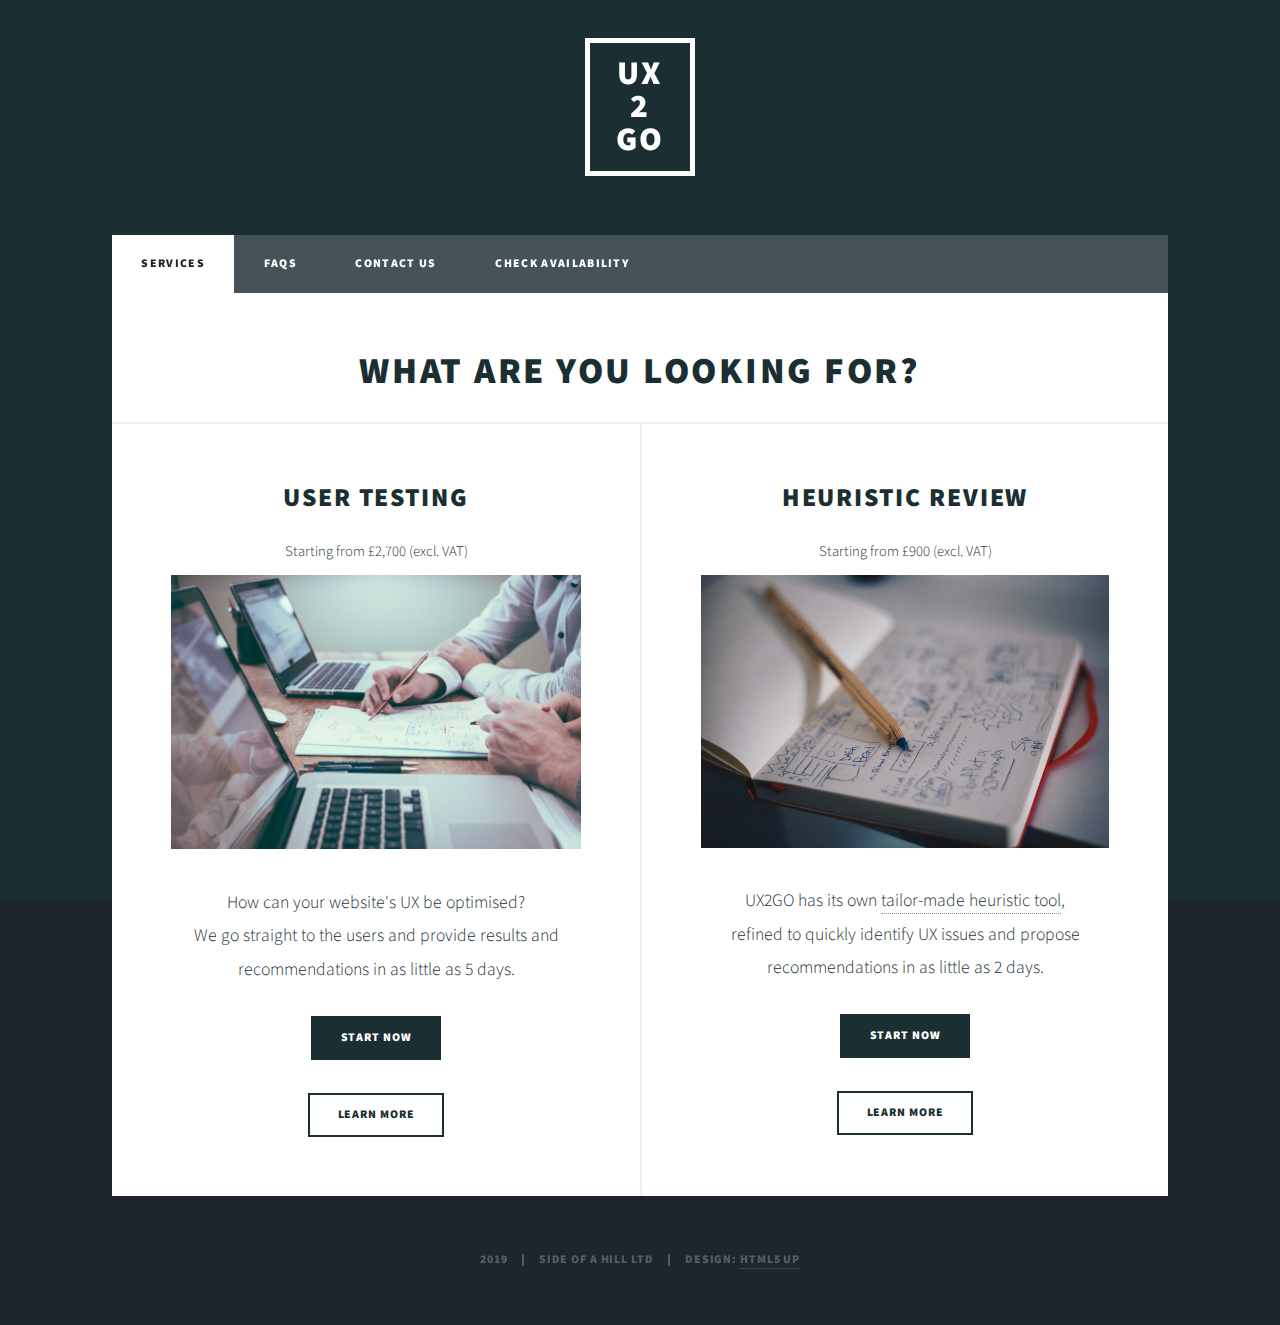
==== index.html @ 2e4c1066 "Update index.html" ====
<html><head>

<!-- Global site tag (gtag.js) - Google Analytics -->
<script async src="https://www.googletagmanager.com/gtag/js?id=UA-146531003-1"></script>
<script>
  window.dataLayer = window.dataLayer || [];
  function gtag(){dataLayer.push(arguments);}
  gtag('js', new Date());

  gtag('config', 'UA-146531003-1');
</script>



		<title>UX2GO | Made-to-order UX Research</title><link rel="icon" href="images/ux-2-go.jpg">
		<meta charset="utf-8">
		<meta name="viewport" content="width=device-width, initial-scale=1, user-scalable=no">
		<link rel="stylesheet" href="assets/css/main.css">
		<noscript><link rel="stylesheet" href="assets/css/noscript.css" /></noscript>
	</head>
	<body class="">

		<!-- Wrapper -->
			<div id="wrapper" class="fade-in">

				<!-- Intro -->
					

				<!-- Header -->
					<header id="header">
						<a href="index.html" class="logo">UX<br>2<br>GO</a>
					</header>



				<!-- Nav -->
					<nav id="nav">
						
						
					<ul class="links">
							<li class="active"><a href="index.html">Services</a></li>
							<li><a href="FAQs.html">FAQs</a></li>
							<li><a href="contact-us.html">Contact us</a></li>
<li><a href="calendar.html">Check availability</a></li>
						</ul></nav>

				<!-- Main -->

	
					<div id="main">

						
						<!-- Posts -->
<h1><center>What are you looking for?</center></h1>
							<section class="posts">

								<article>
									<header>
										
										<h2><a href="User-testing.html">User testing
										</a></h2>
<span class="date">Starting from £2,700 (excl. VAT)</span>
									</header>
									<a href="User-testing.html" class="image fit"><img src="images/ux-evaluations.jpeg" alt=""></a>
									<p><center>How can your website's UX be optimised? <br>We go straight to the users and provide results and<br> recommendations in as little as 5 days.</center></p>
									<ul class="actions special">
										<p><center><a href="calendar.html" class="button primary">Start now</a><br><br><a href="User-testing.html" class="button">Learn more</a></center></p>
									</ul>
								</article>
								<article>
									<header>
										
										<h2><a href="heuristic-review.html">Heuristic review
										</a></h2>
									<span class="date">Starting from £900 (excl. VAT)</span></header>
									<a href="heuristic-review.html" class="image fit"><img src="images/hr.jpeg" alt=""></a>
									<p><center>UX2GO has its own <a href="heuristic-review-tool.html">tailor-made heuristic tool</a>, <br>refined to quickly identify UX issues and propose recommendations in as little as 2 days.</center></p>
									<ul class="actions special">
										<p><center><a href="calendar.html" class="button primary">Start now</a><br><br><a href="heuristic-review.html" class="button">Learn more</a></center></p>
									</ul>
								</article>
								
							</section>

						<!-- Footer -->
							

					</div>

				<!-- Footer -->
					<footer id="footer">
						
					</footer>

				<!-- Copyright -->
					<div id="copyright">
						<ul><li>2019</li><li>Side of a Hill Ltd</li><li>Design: <a href="https://html5up.net">HTML5 UP</a></li></ul>
					</div>

			</div>

		<!-- Scripts -->
			<script src="assets/js/jquery.min.js"></script>
			<script src="assets/js/jquery.scrollex.min.js"></script>
			<script src="assets/js/jquery.scrolly.min.js"></script>
			<script src="assets/js/browser.min.js"></script>
			<script src="assets/js/breakpoints.min.js"></script>
			<script src="assets/js/util.js"></script>
			<script src="assets/js/main.js"></script>

	</body>
</html>
---- assets/css/main.css ----
@import url(fontawesome-all.min.css);
@import url('https://fonts.googleapis.com/css?family=Source+Sans+Pro:300,400,400i,700,700i&display=swap');

/*
	Massively by HTML5 UP
	html5up.net | @ajlkn
	Free for personal and commercial use under the CCA 3.0 license (html5up.net/license)
*/

html, body, div, span, applet, object,
iframe, h1, h2, h3, h4, h5, h6, p, blockquote,
pre, a, abbr, acronym, address, big, cite,
code, del, dfn, em, img, ins, kbd, q, s, samp,
small, strike, strong, sub, sup, tt, var, b,
u, i, center, dl, dt, dd, ol, ul, li, fieldset,
form, label, legend, table, caption, tbody,
tfoot, thead, tr, th, td, article, aside,
canvas, details, embed, figure, figcaption,
footer, header, hgroup, menu, nav, output, ruby,
section, summary, time, mark, audio, video {
	margin: 0;
	padding: 0;
	border: 0;
	font-size: 100%;
	font: inherit;
	vertical-align: baseline;}

article, aside, details, figcaption, figure,
footer, header, hgroup, menu, nav, section {
	display: block;}

body {
	line-height: 1;
}

ol, ul {
	list-style: none;
}

blockquote, q {
	quotes: none;
}

	blockquote:before, blockquote:after, q:before, q:after {
		content: '';
		content: none;
	}

table {
	border-collapse: collapse;
	border-spacing: 0;
}

body {
	-webkit-text-size-adjust: none;
}

mark {
	background-color: transparent;
	color: inherit;
}

input::-moz-focus-inner {
	border: 0;
	padding: 0;
}

input, select, textarea {
	-moz-appearance: none;
	-webkit-appearance: none;
	-ms-appearance: none;
	appearance: none;
}

/* Basic */

	@-ms-viewport {
		width: device-width;
	}

	body {
		-ms-overflow-style: scrollbar;
	}

	@media screen and (max-width: 480px) {

		html, body {
			min-width: 320px;
		}

	}

	html {
		box-sizing: border-box;
	}

	*, *:before, *:after {
		box-sizing: inherit;
	}

	body {
		background-color: #1e252d;
	}

		body.is-preload *, body.is-preload *:before, body.is-preload *:after {
			-moz-animation: none !important;
			-webkit-animation: none !important;
			-ms-animation: none !important;
			animation: none !important;
			-moz-transition: none !important;
			-webkit-transition: none !important;
			-ms-transition: none !important;
			transition: none !important;
		}

/* Type */

	html {
		font-size: 16pt;
	}

		@media screen and (max-width: 1680px) {

			html {
				font-size: 12pt;
			}

		}

		@media screen and (max-width: 1280px) {

			html {
				font-size: 11pt;
			}

		}

		@media screen and (max-width: 360px) {

			html {
				font-size: 10pt;
			}

		}

	body {
		color: #1B2F33;
	}

	body, input, select, textarea {
		font-family: "Source Sans Pro", Tahoma, sans-serif;
		font-weight: 300;
		font-size: 1.2rem;
		line-height: 1.9;
	}

	a {
		-moz-transition: color 0.2s ease-in-out, background-color 0.2s ease-in-out, border-color 0.2s ease-in-out, box-shadow 0.2s ease-in-out;
		-webkit-transition: color 0.2s ease-in-out, background-color 0.2s ease-in-out, border-color 0.2s ease-in-out, box-shadow 0.2s ease-in-out;
		-ms-transition: color 0.2s ease-in-out, background-color 0.2s ease-in-out, border-color 0.2s ease-in-out, box-shadow 0.2s ease-in-out;
		transition: color 0.2s ease-in-out, background-color 0.2s ease-in-out, border-color 0.2s ease-in-out, box-shadow 0.2s ease-in-out;
		border-bottom: dotted 1px;
		text-decoration: none;
	}

		a:hover {
			border-bottom-color: transparent;
		}

	strong, b {
		font-weight: 600;
	}

	em, i {
		font-style: italic;
	}

	p {
		text-align: justify;
		margin: 0 0 2rem 0;
	}

	h1, h2, h3, h4, h5, h6 {
		font-family: "Source Sans Pro", Helvetica, sans-serif;
		font-weight: 900;
		line-height: 1.5;
		letter-spacing: 0.075em;
		text-transform: uppercase;
		margin: 0 0 1rem 0;
	}

		h1 a, h2 a, h3 a, h4 a, h5 a, h6 a {
			border-bottom: 0;
			color: inherit;
			text-decoration: none;
		}

	h1 {
		font-size: 2.5rem;
		line-height: 1.1;
		margin: 0 0 2rem 0;
	}

	h2 {
		font-size: 1.75rem;
		line-height: 1.3;
		margin: 0 0 1.5rem 0;
	}

	h3 {
		font-size: 1.25rem;
		margin: 0 0 1.5rem 0;
	}

	h4 {
		font-size: 1rem;
	}

	h5 {
		font-size: 0.9rem;
	}

	h6 {
		font-size: 0.8rem;
	}

	sub {
		font-size: 0.8rem;
		position: relative;
		top: 0.5rem;
	}

	sup {
		font-size: 0.8rem;
		position: relative;
		top: -0.5rem;
	}

	blockquote {
		border-left: solid 4px;
		font-style: italic;
		margin: 0 0 2rem 0;
		padding: 0.5rem 0 0.5rem 2rem;
	}

	code {
		border: solid 2px;
		font-family: "Courier New", monospace;
		font-size: 0.9rem;
		margin: 0 0.25rem;
		padding: 0.25rem 0.65rem;
	}

	pre {
		-webkit-overflow-scrolling: touch;
		font-family: "Courier New", monospace;
		font-size: 0.9rem;
		margin: 0 0 2rem 0;
	}

		pre code {
			display: block;
			line-height: 1.75;
			padding: 1rem 1.5rem;
			overflow-x: auto;
		}

	hr {
		border: 0;
		border-bottom: solid 2px;
		margin: 3rem 0;
	}

		hr.major {
			margin: 5rem 0;
		}

	.align-left {
		text-align: left;
	}

	.align-center {
		text-align: center;
	}

	.align-right {
		text-align: right;
	}

	input, select, textarea {
		color: #1B2F33;
	}

	a {
		color: #1B2F33;
		border-bottom-color: rgba(33, 41, 49, 0.5);
	}

		a:hover {
			border-bottom-color: transparent;
			color: #407682 !important;
		}

	strong, b {
		color: #1B2F33;
	}

	h1, h2, h3, h4, h5, h6 {
		color: #1B2F33;
	}

	blockquote {
		border-left-color: #eeeeee;
	}

	code {
		background: rgba(220, 220, 220, 0.25);
		border-color: #eeeeee;
	}

	hr {
		border-bottom-color: #eeeeee;
	}

/* Row */

	.row {
		display: flex;
		flex-wrap: wrap;
		box-sizing: border-box;
		align-items: stretch;
	}

		.row > * {
			box-sizing: border-box;
		}

		.row.gtr-uniform > * > :last-child {
			margin-bottom: 0;
		}

		.row.aln-left {
			justify-content: flex-start;
		}

		.row.aln-center {
			justify-content: center;
		}

		.row.aln-right {
			justify-content: flex-end;
		}

		.row.aln-top {
			align-items: flex-start;
		}

		.row.aln-middle {
			align-items: center;
		}

		.row.aln-bottom {
			align-items: flex-end;
		}

		.row > .imp {
			order: -1;
		}

		.row > .col-1 {
			width: 8.33333%;
		}

		.row > .off-1 {
			margin-left: 8.33333%;
		}

		.row > .col-2 {
			width: 16.66667%;
		}

		.row > .off-2 {
			margin-left: 16.66667%;
		}

		.row > .col-3 {
			width: 25%;
		}

		.row > .off-3 {
			margin-left: 25%;
		}

		.row > .col-4 {
			width: 33.33333%;
		}

		.row > .off-4 {
			margin-left: 33.33333%;
		}

		.row > .col-5 {
			width: 41.66667%;
		}

		.row > .off-5 {
			margin-left: 41.66667%;
		}

		.row > .col-6 {
			width: 50%;
		}

		.row > .off-6 {
			margin-left: 50%;
		}

		.row > .col-7 {
			width: 58.33333%;
		}

		.row > .off-7 {
			margin-left: 58.33333%;
		}

		.row > .col-8 {
			width: 66.66667%;
		}

		.row > .off-8 {
			margin-left: 66.66667%;
		}

		.row > .col-9 {
			width: 75%;
		}

		.row > .off-9 {
			margin-left: 75%;
		}

		.row > .col-10 {
			width: 83.33333%;
		}

		.row > .off-10 {
			margin-left: 83.33333%;
		}

		.row > .col-11 {
			width: 91.66667%;
		}

		.row > .off-11 {
			margin-left: 91.66667%;
		}

		.row > .col-12 {
			width: 100%;
		}

		.row > .off-12 {
			margin-left: 100%;
		}

		.row.gtr-0 {
			margin-top: 0;
			margin-left: 0rem;
		}

			.row.gtr-0 > * {
				padding: 0 0 0 0rem;
			}

			.row.gtr-0.gtr-uniform {
				margin-top: 0rem;
			}

				.row.gtr-0.gtr-uniform > * {
					padding-top: 0rem;
				}

		.row.gtr-25 {
			margin-top: 0;
			margin-left: -0.375rem;
		}

			.row.gtr-25 > * {
				padding: 0 0 0 0.375rem;
			}

			.row.gtr-25.gtr-uniform {
				margin-top: -0.375rem;
			}

				.row.gtr-25.gtr-uniform > * {
					padding-top: 0.375rem;
				}

		.row.gtr-50 {
			margin-top: 0;
			margin-left: -0.75rem;
		}

			.row.gtr-50 > * {
				padding: 0 0 0 0.75rem;
			}

			.row.gtr-50.gtr-uniform {
				margin-top: -0.75rem;
			}

				.row.gtr-50.gtr-uniform > * {
					padding-top: 0.75rem;
				}

		.row {
			margin-top: 0;
			margin-left: -1.5rem;
		}

			.row > * {
				padding: 0 0 0 1.5rem;
			}

			.row.gtr-uniform {
				margin-top: -1.5rem;
			}

				.row.gtr-uniform > * {
					padding-top: 1.5rem;
				}

		.row.gtr-150 {
			margin-top: 0;
			margin-left: -2.25rem;
		}

			.row.gtr-150 > * {
				padding: 0 0 0 2.25rem;
			}

			.row.gtr-150.gtr-uniform {
				margin-top: -2.25rem;
			}

				.row.gtr-150.gtr-uniform > * {
					padding-top: 2.25rem;
				}

		.row.gtr-200 {
			margin-top: 0;
			margin-left: -3rem;
		}

			.row.gtr-200 > * {
				padding: 0 0 0 3rem;
			}

			.row.gtr-200.gtr-uniform {
				margin-top: -3rem;
			}

				.row.gtr-200.gtr-uniform > * {
					padding-top: 3rem;
				}

		@media screen and (max-width: 1680px) {

			.row {
				display: flex;
				flex-wrap: wrap;
				box-sizing: border-box;
				align-items: stretch;
			}

				.row > * {
					box-sizing: border-box;
				}

				.row.gtr-uniform > * > :last-child {
					margin-bottom: 0;
				}

				.row.aln-left {
					justify-content: flex-start;
				}

				.row.aln-center {
					justify-content: center;
				}

				.row.aln-right {
					justify-content: flex-end;
				}

				.row.aln-top {
					align-items: flex-start;
				}

				.row.aln-middle {
					align-items: center;
				}

				.row.aln-bottom {
					align-items: flex-end;
				}

				.row > .imp-xlarge {
					order: -1;
				}

				.row > .col-1-xlarge {
					width: 8.33333%;
				}

				.row > .off-1-xlarge {
					margin-left: 8.33333%;
				}

				.row > .col-2-xlarge {
					width: 16.66667%;
				}

				.row > .off-2-xlarge {
					margin-left: 16.66667%;
				}

				.row > .col-3-xlarge {
					width: 25%;
				}

				.row > .off-3-xlarge {
					margin-left: 25%;
				}

				.row > .col-4-xlarge {
					width: 33.33333%;
				}

				.row > .off-4-xlarge {
					margin-left: 33.33333%;
				}

				.row > .col-5-xlarge {
					width: 41.66667%;
				}

				.row > .off-5-xlarge {
					margin-left: 41.66667%;
				}

				.row > .col-6-xlarge {
					width: 50%;
				}

				.row > .off-6-xlarge {
					margin-left: 50%;
				}

				.row > .col-7-xlarge {
					width: 58.33333%;
				}

				.row > .off-7-xlarge {
					margin-left: 58.33333%;
				}

				.row > .col-8-xlarge {
					width: 66.66667%;
				}

				.row > .off-8-xlarge {
					margin-left: 66.66667%;
				}

				.row > .col-9-xlarge {
					width: 75%;
				}

				.row > .off-9-xlarge {
					margin-left: 75%;
				}

				.row > .col-10-xlarge {
					width: 83.33333%;
				}

				.row > .off-10-xlarge {
					margin-left: 83.33333%;
				}

				.row > .col-11-xlarge {
					width: 91.66667%;
				}

				.row > .off-11-xlarge {
					margin-left: 91.66667%;
				}

				.row > .col-12-xlarge {
					width: 100%;
				}

				.row > .off-12-xlarge {
					margin-left: 100%;
				}

				.row.gtr-0 {
					margin-top: 0;
					margin-left: 0rem;
				}

					.row.gtr-0 > * {
						padding: 0 0 0 0rem;
					}

					.row.gtr-0.gtr-uniform {
						margin-top: 0rem;
					}

						.row.gtr-0.gtr-uniform > * {
							padding-top: 0rem;
						}

				.row.gtr-25 {
					margin-top: 0;
					margin-left: -0.375rem;
				}

					.row.gtr-25 > * {
						padding: 0 0 0 0.375rem;
					}

					.row.gtr-25.gtr-uniform {
						margin-top: -0.375rem;
					}

						.row.gtr-25.gtr-uniform > * {
							padding-top: 0.375rem;
						}

				.row.gtr-50 {
					margin-top: 0;
					margin-left: -0.75rem;
				}

					.row.gtr-50 > * {
						padding: 0 0 0 0.75rem;
					}

					.row.gtr-50.gtr-uniform {
						margin-top: -0.75rem;
					}

						.row.gtr-50.gtr-uniform > * {
							padding-top: 0.75rem;
						}

				.row {
					margin-top: 0;
					margin-left: -1.5rem;
				}

					.row > * {
						padding: 0 0 0 1.5rem;
					}

					.row.gtr-uniform {
						margin-top: -1.5rem;
					}

						.row.gtr-uniform > * {
							padding-top: 1.5rem;
						}

				.row.gtr-150 {
					margin-top: 0;
					margin-left: -2.25rem;
				}

					.row.gtr-150 > * {
						padding: 0 0 0 2.25rem;
					}

					.row.gtr-150.gtr-uniform {
						margin-top: -2.25rem;
					}

						.row.gtr-150.gtr-uniform > * {
							padding-top: 2.25rem;
						}

				.row.gtr-200 {
					margin-top: 0;
					margin-left: -3rem;
				}

					.row.gtr-200 > * {
						padding: 0 0 0 3rem;
					}

					.row.gtr-200.gtr-uniform {
						margin-top: -3rem;
					}

						.row.gtr-200.gtr-uniform > * {
							padding-top: 3rem;
						}

		}

		@media screen and (max-width: 1280px) {

			.row {
				display: flex;
				flex-wrap: wrap;
				box-sizing: border-box;
				align-items: stretch;
			}

				.row > * {
					box-sizing: border-box;
				}

				.row.gtr-uniform > * > :last-child {
					margin-bottom: 0;
				}

				.row.aln-left {
					justify-content: flex-start;
				}

				.row.aln-center {
					justify-content: center;
				}

				.row.aln-right {
					justify-content: flex-end;
				}

				.row.aln-top {
					align-items: flex-start;
				}

				.row.aln-middle {
					align-items: center;
				}

				.row.aln-bottom {
					align-items: flex-end;
				}

				.row > .imp-large {
					order: -1;
				}

				.row > .col-1-large {
					width: 8.33333%;
				}

				.row > .off-1-large {
					margin-left: 8.33333%;
				}

				.row > .col-2-large {
					width: 16.66667%;
				}

				.row > .off-2-large {
					margin-left: 16.66667%;
				}

				.row > .col-3-large {
					width: 25%;
				}

				.row > .off-3-large {
					margin-left: 25%;
				}

				.row > .col-4-large {
					width: 33.33333%;
				}

				.row > .off-4-large {
					margin-left: 33.33333%;
				}

				.row > .col-5-large {
					width: 41.66667%;
				}

				.row > .off-5-large {
					margin-left: 41.66667%;
				}

				.row > .col-6-large {
					width: 50%;
				}

				.row > .off-6-large {
					margin-left: 50%;
				}

				.row > .col-7-large {
					width: 58.33333%;
				}

				.row > .off-7-large {
					margin-left: 58.33333%;
				}

				.row > .col-8-large {
					width: 66.66667%;
				}

				.row > .off-8-large {
					margin-left: 66.66667%;
				}

				.row > .col-9-large {
					width: 75%;
				}

				.row > .off-9-large {
					margin-left: 75%;
				}

				.row > .col-10-large {
					width: 83.33333%;
				}

				.row > .off-10-large {
					margin-left: 83.33333%;
				}

				.row > .col-11-large {
					width: 91.66667%;
				}

				.row > .off-11-large {
					margin-left: 91.66667%;
				}

				.row > .col-12-large {
					width: 100%;
				}

				.row > .off-12-large {
					margin-left: 100%;
				}

				.row.gtr-0 {
					margin-top: 0;
					margin-left: 0rem;
				}

					.row.gtr-0 > * {
						padding: 0 0 0 0rem;
					}

					.row.gtr-0.gtr-uniform {
						margin-top: 0rem;
					}

						.row.gtr-0.gtr-uniform > * {
							padding-top: 0rem;
						}

				.row.gtr-25 {
					margin-top: 0;
					margin-left: -0.375rem;
				}

					.row.gtr-25 > * {
						padding: 0 0 0 0.375rem;
					}

					.row.gtr-25.gtr-uniform {
						margin-top: -0.375rem;
					}

						.row.gtr-25.gtr-uniform > * {
							padding-top: 0.375rem;
						}

				.row.gtr-50 {
					margin-top: 0;
					margin-left: -0.75rem;
				}

					.row.gtr-50 > * {
						padding: 0 0 0 0.75rem;
					}

					.row.gtr-50.gtr-uniform {
						margin-top: -0.75rem;
					}

						.row.gtr-50.gtr-uniform > * {
							padding-top: 0.75rem;
						}

				.row {
					margin-top: 0;
					margin-left: -1.5rem;
				}

					.row > * {
						padding: 0 0 0 1.5rem;
					}

					.row.gtr-uniform {
						margin-top: -1.5rem;
					}

						.row.gtr-uniform > * {
							padding-top: 1.5rem;
						}

				.row.gtr-150 {
					margin-top: 0;
					margin-left: -2.25rem;
				}

					.row.gtr-150 > * {
						padding: 0 0 0 2.25rem;
					}

					.row.gtr-150.gtr-uniform {
						margin-top: -2.25rem;
					}

						.row.gtr-150.gtr-uniform > * {
							padding-top: 2.25rem;
						}

				.row.gtr-200 {
					margin-top: 0;
					margin-left: -3rem;
				}

					.row.gtr-200 > * {
						padding: 0 0 0 3rem;
					}

					.row.gtr-200.gtr-uniform {
						margin-top: -3rem;
					}

						.row.gtr-200.gtr-uniform > * {
							padding-top: 3rem;
						}

		}

		@media screen and (max-width: 980px) {

			.row {
				display: flex;
				flex-wrap: wrap;
				box-sizing: border-box;
				align-items: stretch;
			}

				.row > * {
					box-sizing: border-box;
				}

				.row.gtr-uniform > * > :last-child {
					margin-bottom: 0;
				}

				.row.aln-left {
					justify-content: flex-start;
				}

				.row.aln-center {
					justify-content: center;
				}

				.row.aln-right {
					justify-content: flex-end;
				}

				.row.aln-top {
					align-items: flex-start;
				}

				.row.aln-middle {
					align-items: center;
				}

				.row.aln-bottom {
					align-items: flex-end;
				}

				.row > .imp-medium {
					order: -1;
				}

				.row > .col-1-medium {
					width: 8.33333%;
				}

				.row > .off-1-medium {
					margin-left: 8.33333%;
				}

				.row > .col-2-medium {
					width: 16.66667%;
				}

				.row > .off-2-medium {
					margin-left: 16.66667%;
				}

				.row > .col-3-medium {
					width: 25%;
				}

				.row > .off-3-medium {
					margin-left: 25%;
				}

				.row > .col-4-medium {
					width: 33.33333%;
				}

				.row > .off-4-medium {
					margin-left: 33.33333%;
				}

				.row > .col-5-medium {
					width: 41.66667%;
				}

				.row > .off-5-medium {
					margin-left: 41.66667%;
				}

				.row > .col-6-medium {
					width: 50%;
				}

				.row > .off-6-medium {
					margin-left: 50%;
				}

				.row > .col-7-medium {
					width: 58.33333%;
				}

				.row > .off-7-medium {
					margin-left: 58.33333%;
				}

				.row > .col-8-medium {
					width: 66.66667%;
				}

				.row > .off-8-medium {
					margin-left: 66.66667%;
				}

				.row > .col-9-medium {
					width: 75%;
				}

				.row > .off-9-medium {
					margin-left: 75%;
				}

				.row > .col-10-medium {
					width: 83.33333%;
				}

				.row > .off-10-medium {
					margin-left: 83.33333%;
				}

				.row > .col-11-medium {
					width: 91.66667%;
				}

				.row > .off-11-medium {
					margin-left: 91.66667%;
				}

				.row > .col-12-medium {
					width: 100%;
				}

				.row > .off-12-medium {
					margin-left: 100%;
				}

				.row.gtr-0 {
					margin-top: 0;
					margin-left: 0rem;
				}

					.row.gtr-0 > * {
						padding: 0 0 0 0rem;
					}

					.row.gtr-0.gtr-uniform {
						margin-top: 0rem;
					}

						.row.gtr-0.gtr-uniform > * {
							padding-top: 0rem;
						}

				.row.gtr-25 {
					margin-top: 0;
					margin-left: -0.375rem;
				}

					.row.gtr-25 > * {
						padding: 0 0 0 0.375rem;
					}

					.row.gtr-25.gtr-uniform {
						margin-top: -0.375rem;
					}

						.row.gtr-25.gtr-uniform > * {
							padding-top: 0.375rem;
						}

				.row.gtr-50 {
					margin-top: 0;
					margin-left: -0.75rem;
				}

					.row.gtr-50 > * {
						padding: 0 0 0 0.75rem;
					}

					.row.gtr-50.gtr-uniform {
						margin-top: -0.75rem;
					}

						.row.gtr-50.gtr-uniform > * {
							padding-top: 0.75rem;
						}

				.row {
					margin-top: 0;
					margin-left: -1.5rem;
				}

					.row > * {
						padding: 0 0 0 1.5rem;
					}

					.row.gtr-uniform {
						margin-top: -1.5rem;
					}

						.row.gtr-uniform > * {
							padding-top: 1.5rem;
						}

				.row.gtr-150 {
					margin-top: 0;
					margin-left: -2.25rem;
				}

					.row.gtr-150 > * {
						padding: 0 0 0 2.25rem;
					}

					.row.gtr-150.gtr-uniform {
						margin-top: -2.25rem;
					}

						.row.gtr-150.gtr-uniform > * {
							padding-top: 2.25rem;
						}

				.row.gtr-200 {
					margin-top: 0;
					margin-left: -3rem;
				}

					.row.gtr-200 > * {
						padding: 0 0 0 3rem;
					}

					.row.gtr-200.gtr-uniform {
						margin-top: -3rem;
					}

						.row.gtr-200.gtr-uniform > * {
							padding-top: 3rem;
						}

		}

		@media screen and (max-width: 736px) {

			.row {
				display: flex;
				flex-wrap: wrap;
				box-sizing: border-box;
				align-items: stretch;
			}

				.row > * {
					box-sizing: border-box;
				}

				.row.gtr-uniform > * > :last-child {
					margin-bottom: 0;
				}

				.row.aln-left {
					justify-content: flex-start;
				}

				.row.aln-center {
					justify-content: center;
				}

				.row.aln-right {
					justify-content: flex-end;
				}

				.row.aln-top {
					align-items: flex-start;
				}

				.row.aln-middle {
					align-items: center;
				}

				.row.aln-bottom {
					align-items: flex-end;
				}

				.row > .imp-small {
					order: -1;
				}

				.row > .col-1-small {
					width: 8.33333%;
				}

				.row > .off-1-small {
					margin-left: 8.33333%;
				}

				.row > .col-2-small {
					width: 16.66667%;
				}

				.row > .off-2-small {
					margin-left: 16.66667%;
				}

				.row > .col-3-small {
					width: 25%;
				}

				.row > .off-3-small {
					margin-left: 25%;
				}

				.row > .col-4-small {
					width: 33.33333%;
				}

				.row > .off-4-small {
					margin-left: 33.33333%;
				}

				.row > .col-5-small {
					width: 41.66667%;
				}

				.row > .off-5-small {
					margin-left: 41.66667%;
				}

				.row > .col-6-small {
					width: 50%;
				}

				.row > .off-6-small {
					margin-left: 50%;
				}

				.row > .col-7-small {
					width: 58.33333%;
				}

				.row > .off-7-small {
					margin-left: 58.33333%;
				}

				.row > .col-8-small {
					width: 66.66667%;
				}

				.row > .off-8-small {
					margin-left: 66.66667%;
				}

				.row > .col-9-small {
					width: 75%;
				}

				.row > .off-9-small {
					margin-left: 75%;
				}

				.row > .col-10-small {
					width: 83.33333%;
				}

				.row > .off-10-small {
					margin-left: 83.33333%;
				}

				.row > .col-11-small {
					width: 91.66667%;
				}

				.row > .off-11-small {
					margin-left: 91.66667%;
				}

				.row > .col-12-small {
					width: 100%;
				}

				.row > .off-12-small {
					margin-left: 100%;
				}

				.row.gtr-0 {
					margin-top: 0;
					margin-left: 0rem;
				}

					.row.gtr-0 > * {
						padding: 0 0 0 0rem;
					}

					.row.gtr-0.gtr-uniform {
						margin-top: 0rem;
					}

						.row.gtr-0.gtr-uniform > * {
							padding-top: 0rem;
						}

				.row.gtr-25 {
					margin-top: 0;
					margin-left: -0.375rem;
				}

					.row.gtr-25 > * {
						padding: 0 0 0 0.375rem;
					}

					.row.gtr-25.gtr-uniform {
						margin-top: -0.375rem;
					}

						.row.gtr-25.gtr-uniform > * {
							padding-top: 0.375rem;
						}

				.row.gtr-50 {
					margin-top: 0;
					margin-left: -0.75rem;
				}

					.row.gtr-50 > * {
						padding: 0 0 0 0.75rem;
					}

					.row.gtr-50.gtr-uniform {
						margin-top: -0.75rem;
					}

						.row.gtr-50.gtr-uniform > * {
							padding-top: 0.75rem;
						}

				.row {
					margin-top: 0;
					margin-left: -1.5rem;
				}

					.row > * {
						padding: 0 0 0 1.5rem;
					}

					.row.gtr-uniform {
						margin-top: -1.5rem;
					}

						.row.gtr-uniform > * {
							padding-top: 1.5rem;
						}

				.row.gtr-150 {
					margin-top: 0;
					margin-left: -2.25rem;
				}

					.row.gtr-150 > * {
						padding: 0 0 0 2.25rem;
					}

					.row.gtr-150.gtr-uniform {
						margin-top: -2.25rem;
					}

						.row.gtr-150.gtr-uniform > * {
							padding-top: 2.25rem;
						}

				.row.gtr-200 {
					margin-top: 0;
					margin-left: -3rem;
				}

					.row.gtr-200 > * {
						padding: 0 0 0 3rem;
					}

					.row.gtr-200.gtr-uniform {
						margin-top: -3rem;
					}

						.row.gtr-200.gtr-uniform > * {
							padding-top: 3rem;
						}

		}

		@media screen and (max-width: 480px) {

			.row {
				display: flex;
				flex-wrap: wrap;
				box-sizing: border-box;
				align-items: stretch;
			}

				.row > * {
					box-sizing: border-box;
				}

				.row.gtr-uniform > * > :last-child {
					margin-bottom: 0;
				}

				.row.aln-left {
					justify-content: flex-start;
				}

				.row.aln-center {
					justify-content: center;
				}

				.row.aln-right {
					justify-content: flex-end;
				}

				.row.aln-top {
					align-items: flex-start;
				}

				.row.aln-middle {
					align-items: center;
				}

				.row.aln-bottom {
					align-items: flex-end;
				}

				.row > .imp-xsmall {
					order: -1;
				}

				.row > .col-1-xsmall {
					width: 8.33333%;
				}

				.row > .off-1-xsmall {
					margin-left: 8.33333%;
				}

				.row > .col-2-xsmall {
					width: 16.66667%;
				}

				.row > .off-2-xsmall {
					margin-left: 16.66667%;
				}

				.row > .col-3-xsmall {
					width: 25%;
				}

				.row > .off-3-xsmall {
					margin-left: 25%;
				}

				.row > .col-4-xsmall {
					width: 33.33333%;
				}

				.row > .off-4-xsmall {
					margin-left: 33.33333%;
				}

				.row > .col-5-xsmall {
					width: 41.66667%;
				}

				.row > .off-5-xsmall {
					margin-left: 41.66667%;
				}

				.row > .col-6-xsmall {
					width: 50%;
				}

				.row > .off-6-xsmall {
					margin-left: 50%;
				}

				.row > .col-7-xsmall {
					width: 58.33333%;
				}

				.row > .off-7-xsmall {
					margin-left: 58.33333%;
				}

				.row > .col-8-xsmall {
					width: 66.66667%;
				}

				.row > .off-8-xsmall {
					margin-left: 66.66667%;
				}

				.row > .col-9-xsmall {
					width: 75%;
				}

				.row > .off-9-xsmall {
					margin-left: 75%;
				}

				.row > .col-10-xsmall {
					width: 83.33333%;
				}

				.row > .off-10-xsmall {
					margin-left: 83.33333%;
				}

				.row > .col-11-xsmall {
					width: 91.66667%;
				}

				.row > .off-11-xsmall {
					margin-left: 91.66667%;
				}

				.row > .col-12-xsmall {
					width: 100%;
				}

				.row > .off-12-xsmall {
					margin-left: 100%;
				}

				.row.gtr-0 {
					margin-top: 0;
					margin-left: 0rem;
				}

					.row.gtr-0 > * {
						padding: 0 0 0 0rem;
					}

					.row.gtr-0.gtr-uniform {
						margin-top: 0rem;
					}

						.row.gtr-0.gtr-uniform > * {
							padding-top: 0rem;
						}

				.row.gtr-25 {
					margin-top: 0;
					margin-left: -0.375rem;
				}

					.row.gtr-25 > * {
						padding: 0 0 0 0.375rem;
					}

					.row.gtr-25.gtr-uniform {
						margin-top: -0.375rem;
					}

						.row.gtr-25.gtr-uniform > * {
							padding-top: 0.375rem;
						}

				.row.gtr-50 {
					margin-top: 0;
					margin-left: -0.75rem;
				}

					.row.gtr-50 > * {
						padding: 0 0 0 0.75rem;
					}

					.row.gtr-50.gtr-uniform {
						margin-top: -0.75rem;
					}

						.row.gtr-50.gtr-uniform > * {
							padding-top: 0.75rem;
						}

				.row {
					margin-top: 0;
					margin-left: -1.5rem;
				}

					.row > * {
						padding: 0 0 0 1.5rem;
					}

					.row.gtr-uniform {
						margin-top: -1.5rem;
					}

						.row.gtr-uniform > * {
							padding-top: 1.5rem;
						}

				.row.gtr-150 {
					margin-top: 0;
					margin-left: -2.25rem;
				}

					.row.gtr-150 > * {
						padding: 0 0 0 2.25rem;
					}

					.row.gtr-150.gtr-uniform {
						margin-top: -2.25rem;
					}

						.row.gtr-150.gtr-uniform > * {
							padding-top: 2.25rem;
						}

				.row.gtr-200 {
					margin-top: 0;
					margin-left: -3rem;
				}

					.row.gtr-200 > * {
						padding: 0 0 0 3rem;
					}

					.row.gtr-200.gtr-uniform {
						margin-top: -3rem;
					}

						.row.gtr-200.gtr-uniform > * {
							padding-top: 3rem;
						}

		}

		@media screen and (max-width: 360px) {

			.row {
				display: flex;
				flex-wrap: wrap;
				box-sizing: border-box;
				align-items: stretch;
			}

				.row > * {
					box-sizing: border-box;
				}

				.row.gtr-uniform > * > :last-child {
					margin-bottom: 0;
				}

				.row.aln-left {
					justify-content: flex-start;
				}

				.row.aln-center {
					justify-content: center;
				}

				.row.aln-right {
					justify-content: flex-end;
				}

				.row.aln-top {
					align-items: flex-start;
				}

				.row.aln-middle {
					align-items: center;
				}

				.row.aln-bottom {
					align-items: flex-end;
				}

				.row > .imp-xxsmall {
					order: -1;
				}

				.row > .col-1-xxsmall {
					width: 8.33333%;
				}

				.row > .off-1-xxsmall {
					margin-left: 8.33333%;
				}

				.row > .col-2-xxsmall {
					width: 16.66667%;
				}

				.row > .off-2-xxsmall {
					margin-left: 16.66667%;
				}

				.row > .col-3-xxsmall {
					width: 25%;
				}

				.row > .off-3-xxsmall {
					margin-left: 25%;
				}

				.row > .col-4-xxsmall {
					width: 33.33333%;
				}

				.row > .off-4-xxsmall {
					margin-left: 33.33333%;
				}

				.row > .col-5-xxsmall {
					width: 41.66667%;
				}

				.row > .off-5-xxsmall {
					margin-left: 41.66667%;
				}

				.row > .col-6-xxsmall {
					width: 50%;
				}

				.row > .off-6-xxsmall {
					margin-left: 50%;
				}

				.row > .col-7-xxsmall {
					width: 58.33333%;
				}

				.row > .off-7-xxsmall {
					margin-left: 58.33333%;
				}

				.row > .col-8-xxsmall {
					width: 66.66667%;
				}

				.row > .off-8-xxsmall {
					margin-left: 66.66667%;
				}

				.row > .col-9-xxsmall {
					width: 75%;
				}

				.row > .off-9-xxsmall {
					margin-left: 75%;
				}

				.row > .col-10-xxsmall {
					width: 83.33333%;
				}

				.row > .off-10-xxsmall {
					margin-left: 83.33333%;
				}

				.row > .col-11-xxsmall {
					width: 91.66667%;
				}

				.row > .off-11-xxsmall {
					margin-left: 91.66667%;
				}

				.row > .col-12-xxsmall {
					width: 100%;
				}

				.row > .off-12-xxsmall {
					margin-left: 100%;
				}

				.row.gtr-0 {
					margin-top: 0;
					margin-left: 0rem;
				}

					.row.gtr-0 > * {
						padding: 0 0 0 0rem;
					}

					.row.gtr-0.gtr-uniform {
						margin-top: 0rem;
					}

						.row.gtr-0.gtr-uniform > * {
							padding-top: 0rem;
						}

				.row.gtr-25 {
					margin-top: 0;
					margin-left: -0.375rem;
				}

					.row.gtr-25 > * {
						padding: 0 0 0 0.375rem;
					}

					.row.gtr-25.gtr-uniform {
						margin-top: -0.375rem;
					}

						.row.gtr-25.gtr-uniform > * {
							padding-top: 0.375rem;
						}

				.row.gtr-50 {
					margin-top: 0;
					margin-left: -0.75rem;
				}

					.row.gtr-50 > * {
						padding: 0 0 0 0.75rem;
					}

					.row.gtr-50.gtr-uniform {
						margin-top: -0.75rem;
					}

						.row.gtr-50.gtr-uniform > * {
							padding-top: 0.75rem;
						}

				.row {
					margin-top: 0;
					margin-left: -1.5rem;
				}

					.row > * {
						padding: 0 0 0 1.5rem;
					}

					.row.gtr-uniform {
						margin-top: -1.5rem;
					}

						.row.gtr-uniform > * {
							padding-top: 1.5rem;
						}

				.row.gtr-150 {
					margin-top: 0;
					margin-left: -2.25rem;
				}

					.row.gtr-150 > * {
						padding: 0 0 0 2.25rem;
					}

					.row.gtr-150.gtr-uniform {
						margin-top: -2.25rem;
					}

						.row.gtr-150.gtr-uniform > * {
							padding-top: 2.25rem;
						}

				.row.gtr-200 {
					margin-top: 0;
					margin-left: -3rem;
				}

					.row.gtr-200 > * {
						padding: 0 0 0 3rem;
					}

					.row.gtr-200.gtr-uniform {
						margin-top: -3rem;
					}

						.row.gtr-200.gtr-uniform > * {
							padding-top: 3rem;
						}

		}

/* Box */

	.box {
		border: solid 2px;
		margin-bottom: 2rem;
		padding: 1.5rem;
	}

		.box > :last-child,
		.box > :last-child > :last-child,
		.box > :last-child > :last-child > :last-child {
			margin-bottom: 0;
		}

		.box.alt {
			border: 0;
			border-radius: 0;
			padding: 0;
		}

	.box {
		border-color: #eeeeee;
	}

/* Button */

	input[type="submit"],
	input[type="reset"],
	input[type="button"],
	button,
	.button {
		-moz-appearance: none;
		-webkit-appearance: none;
		-ms-appearance: none;
		appearance: none;
		-moz-transition: background-color 0.2s ease-in-out, box-shadow 0.2s ease-in-out, color 0.2s ease-in-out;
		-webkit-transition: background-color 0.2s ease-in-out, box-shadow 0.2s ease-in-out, color 0.2s ease-in-out;
		-ms-transition: background-color 0.2s ease-in-out, box-shadow 0.2s ease-in-out, color 0.2s ease-in-out;
		transition: background-color 0.2s ease-in-out, box-shadow 0.2s ease-in-out, color 0.2s ease-in-out;
		border: 0;
		border-radius: 0;
		cursor: pointer;
		display: inline-block;
		font-family: "Source Sans Pro", Helvetica, sans-serif;
		font-size: 0.8rem;
		font-weight: 900;
		letter-spacing: 0.075em;
		height: 3rem;
		line-height: 3rem;
		padding: 0 2rem;
		text-align: center;
		text-decoration: none;
		text-transform: uppercase;
		white-space: nowrap;
	}

		input[type="submit"].icon:before,
		input[type="reset"].icon:before,
		input[type="button"].icon:before,
		button.icon:before,
		.button.icon:before {
			margin-right: 0.5rem;
		}

		input[type="submit"].icon.solo,
		input[type="reset"].icon.solo,
		input[type="button"].icon.solo,
		button.icon.solo,
		.button.icon.solo {
			position: relative;
			width: 4rem;
			height: 4rem;
			line-height: 4rem;
			border-radius: 4rem;
			text-indent: 4rem;
			overflow: hidden;
			padding: 0;
			white-space: nowrap;
		}

			input[type="submit"].icon.solo:before,
			input[type="reset"].icon.solo:before,
			input[type="button"].icon.solo:before,
			button.icon.solo:before,
			.button.icon.solo:before {
				position: absolute;
				display: block;
				top: 0;
				left: 0;
				width: inherit;
				height: inherit;
				line-height: inherit;
				font-size: 1.25rem;
				margin-right: 0;
				text-align: center;
				text-indent: 0;
			}

		input[type="submit"].fit,
		input[type="reset"].fit,
		input[type="button"].fit,
		button.fit,
		.button.fit {
			width: 100%;
		}

		input[type="submit"].small,
		input[type="reset"].small,
		input[type="button"].small,
		button.small,
		.button.small {
			font-size: 0.7rem;
			height: 2.5rem;
			line-height: 2.5rem;
			padding: 0 1.5rem;
		}

		input[type="submit"].large,
		input[type="reset"].large,
		input[type="button"].large,
		button.large,
		.button.large {
			font-size: 0.9rem;
			height: 3.5rem;
			line-height: 3.5rem;
			padding: 0 2.75rem;
		}

		@media screen and (max-width: 980px) {

			input[type="submit"],
			input[type="reset"],
			input[type="button"],
			button,
			.button {
				font-size: 0.9rem;
				height: 3.25rem;
				line-height: 3.25rem;
			}

				input[type="submit"].large,
				input[type="reset"].large,
				input[type="button"].large,
				button.large,
				.button.large {
					font-size: 1rem;
					height: 3.75rem;
					line-height: 3.75rem;
				}

		}

		input[type="submit"].disabled, input[type="submit"]:disabled,
		input[type="reset"].disabled,
		input[type="reset"]:disabled,
		input[type="button"].disabled,
		input[type="button"]:disabled,
		button.disabled,
		button:disabled,
		.button.disabled,
		.button:disabled {
			pointer-events: none;
			opacity: 0.25;
		}

	input[type="submit"],
	input[type="reset"],
	input[type="button"],
	button,
	.button {
		background-color: transparent;
		box-shadow: inset 0 0 0 2px #1B2F33;
		color: #1B2F33 !important;
	}

		input[type="submit"]:hover,
		input[type="reset"]:hover,
		input[type="button"]:hover,
		button:hover,
		.button:hover {
			box-shadow: inset 0 0 0 2px #407682;
			color: #407682 !important;
		}

		input[type="submit"].primary,
		input[type="reset"].primary,
		input[type="button"].primary,
		button.primary,
		.button.primary {
			background-color: #1B2F33;
			box-shadow: none;
			color: #ffffff !important;
		}

			input[type="submit"].primary:hover,
			input[type="reset"].primary:hover,
			input[type="button"].primary:hover,
			button.primary:hover,
			.button.primary:hover {
				background-color: #407682;
			}

/* Form */

	form {
		margin: 0 0 2rem 0;
	}

		form > :last-child {
			margin-bottom: 0;
		}

		form > .fields {
			display: -moz-flex;
			display: -webkit-flex;
			display: -ms-flex;
			display: flex;
			-moz-flex-wrap: wrap;
			-webkit-flex-wrap: wrap;
			-ms-flex-wrap: wrap;
			flex-wrap: wrap;
			width: calc(100% + 3rem);
			margin: -1.5rem 0 2rem -1.5rem;
		}

			form > .fields > .field {
				-moz-flex-grow: 0;
				-webkit-flex-grow: 0;
				-ms-flex-grow: 0;
				flex-grow: 0;
				-moz-flex-shrink: 0;
				-webkit-flex-shrink: 0;
				-ms-flex-shrink: 0;
				flex-shrink: 0;
				padding: 1.5rem 0 0 1.5rem;
				width: calc(100% - 1.5rem);
			}

				form > .fields > .field.half {
					width: calc(50% - 0.75rem);
				}

				form > .fields > .field.third {
					width: calc(100%/3 - 0.5rem);
				}

				form > .fields > .field.quarter {
					width: calc(25% - 0.375rem);
				}

		@media screen and (max-width: 480px) {

			form > .fields {
				width: calc(100% + 3rem);
				margin: -1.5rem 0 2rem -1.5rem;
			}

				form > .fields > .field {
					padding: 1.5rem 0 0 1.5rem;
					width: calc(100% - 1.5rem);
				}

					form > .fields > .field.half {
						width: calc(100% - 1.5rem);
					}

					form > .fields > .field.third {
						width: calc(100% - 1.5rem);
					}

					form > .fields > .field.quarter {
						width: calc(100% - 1.5rem);
					}

		}

	label {
		display: block;
		font-family: "Source Sans Pro", Helvetica, sans-serif;
		font-weight: 900;
		line-height: 1.5;
		letter-spacing: 0.075em;
		font-size: 0.8rem;
		text-transform: uppercase;
		margin: 0 0 0.75rem 0;
	}

		@media screen and (max-width: 980px) {

			label {
				font-size: 0.9rem;
			}

		}

	input[type="text"],
	input[type="password"],
	input[type="email"],
	select,
	textarea {
		-moz-appearance: none;
		-webkit-appearance: none;
		-ms-appearance: none;
		appearance: none;
		background: transparent;
		border-radius: 0;
		border: solid 2px;
		color: inherit;
		display: block;
		outline: 0;
		padding: 0 1rem;
		text-decoration: none;
		width: 100%;
	}

		input[type="text"]:invalid,
		input[type="password"]:invalid,
		input[type="email"]:invalid,
		select:invalid,
		textarea:invalid {
			box-shadow: none;
		}

	select {
		background-size: 1.25rem;
		background-repeat: no-repeat;
		background-position: calc(100% - 1rem) center;
		height: 3rem;
		padding-right: 3rem;
		text-overflow: ellipsis;
	}

		select:focus::-ms-value {
			background-color: transparent;
		}

		select::-ms-expand {
			display: none;
		}

	input[type="text"],
	input[type="password"],
	input[type="email"],
	select {
		height: 3rem;
	}

	textarea {
		padding: 0.75rem 1rem;
	}

	input[type="checkbox"],
	input[type="radio"] {
		-moz-appearance: none;
		-webkit-appearance: none;
		-ms-appearance: none;
		appearance: none;
		display: block;
		float: left;
		margin-right: -2rem;
		opacity: 0;
		width: 1rem;
		z-index: -1;
	}

		input[type="checkbox"] + label,
		input[type="radio"] + label {
			text-decoration: none;
			cursor: pointer;
			display: inline-block;
			font-size: 1rem;
			letter-spacing: 0;
			font-family: "Source Sans Pro", Tahoma, sans-serif;
			text-transform: none;
			font-weight: 300;
			padding-left: 2.8rem;
			padding-right: 1rem;
			position: relative;
		}

			input[type="checkbox"] + label:before,
			input[type="radio"] + label:before {
				-moz-osx-font-smoothing: grayscale;
				-webkit-font-smoothing: antialiased;
				display: inline-block;
				font-style: normal;
				font-variant: normal;
				text-rendering: auto;
				line-height: 1;
				text-transform: none !important;
				font-family: 'Font Awesome 5 Free';
				font-weight: 900;
			}

			input[type="checkbox"] + label:before,
			input[type="radio"] + label:before {
				border-radius: 0;
				border: solid 2px;
				content: '';
				display: inline-block;
				font-size: 0.8rem;
				height: 1.8rem;
				left: 0;
				line-height: 1.65rem;
				position: absolute;
				text-align: center;
				top: -0.125rem;
				width: 1.8rem;
			}

		input[type="checkbox"]:checked + label:before,
		input[type="radio"]:checked + label:before {
			content: '\f00c';
		}

	input[type="checkbox"] + label:before {
		border-radius: 0;
	}

	input[type="radio"] + label:before {
		border-radius: 100%;
	}

	::-webkit-input-placeholder {
		opacity: 1.0;
	}

	:-moz-placeholder {
		opacity: 1.0;
	}

	::-moz-placeholder {
		opacity: 1.0;
	}

	:-ms-input-placeholder {
		opacity: 1.0;
	}

	label {
		color: #1B2F33;
	}

	input[type="text"],
	input[type="password"],
	input[type="email"],
	select,
	textarea {
		border-color: #eeeeee;
	}

		input[type="text"]:focus,
		input[type="password"]:focus,
		input[type="email"]:focus,
		select:focus,
		textarea:focus {
			border-color: #407682;
		}

	select {
		background-image: url("data:image/svg+xml;charset=utf8,%3Csvg xmlns='http://www.w3.org/2000/svg' width='40' height='40' preserveAspectRatio='none' viewBox='0 0 40 40'%3E%3Cpath d='M9.4,12.3l10.4,10.4l10.4-10.4c0.2-0.2,0.5-0.4,0.9-0.4c0.3,0,0.6,0.1,0.9,0.4l3.3,3.3c0.2,0.2,0.4,0.5,0.4,0.9 c0,0.4-0.1,0.6-0.4,0.9L20.7,31.9c-0.2,0.2-0.5,0.4-0.9,0.4c-0.3,0-0.6-0.1-0.9-0.4L4.3,17.3c-0.2-0.2-0.4-0.5-0.4-0.9 c0-0.4,0.1-0.6,0.4-0.9l3.3-3.3c0.2-0.2,0.5-0.4,0.9-0.4S9.1,12.1,9.4,12.3z' fill='%23eeeeee' /%3E%3C/svg%3E");
	}

		select option {
			background-color: #ffffff;
			color: #1B2F33;
		}

	.select-wrapper:before {
		color: #eeeeee;
	}

	input[type="checkbox"] + label,
	input[type="radio"] + label {
		color: #1B2F33;
	}

		input[type="checkbox"] + label:before,
		input[type="radio"] + label:before {
			border-color: #eeeeee;
		}

	input[type="checkbox"]:checked + label:before,
	input[type="radio"]:checked + label:before {
		background-color: #1B2F33;
		border-color: #1B2F33;
		color: #ffffff;
	}

	input[type="checkbox"]:focus + label:before,
	input[type="radio"]:focus + label:before {
		border-color: #407682;
	}

	::-webkit-input-placeholder {
		color: #909498 !important;
	}

	:-moz-placeholder {
		color: #909498 !important;
	}

	::-moz-placeholder {
		color: #909498 !important;
	}

	:-ms-input-placeholder {
		color: #909498 !important;
	}

	.formerize-placeholder {
		color: #909498 !important;
	}

/* Icon */

	.icon {
		text-decoration: none;
		border-bottom: none;
		position: relative;
	}

		.icon:before {
			-moz-osx-font-smoothing: grayscale;
			-webkit-font-smoothing: antialiased;
			display: inline-block;
			font-style: normal;
			font-variant: normal;
			text-rendering: auto;
			line-height: 1;
			text-transform: none !important;
			font-family: 'Font Awesome 5 Free';
			font-weight: 400;
		}

		.icon > .label {
			display: none;
		}

		.icon:before {
			line-height: inherit;
		}

		.icon.solid:before {
			font-weight: 900;
		}

		.icon.brands:before {
			font-family: 'Font Awesome 5 Brands';
		}

/* Image */

	.image {
		border: 0;
		display: inline-block;
		position: relative;
	}

		.image img {
			display: block;
		}

		.image.left, .image.right {
			max-width: 40%;
		}

			.image.left img, .image.right img {
				width: 100%;
			}

		.image.left {
			float: left;
			margin: 0 2rem 2rem 0;
			top: 0.75rem;
		}

		.image.right {
			float: right;
			margin: 0 0 2rem 2rem;
			top: 0.75rem;
		}

		.image.fit {
			display: block;
			margin: 2.5rem 0;
			width: 100%;
		}

			.image.fit:first-child {
				margin-top: 0;
			}

			.image.fit img {
				width: 100%;
			}

		.image.main {
			display: block;
			margin: 4rem 0;
			width: 100%;
		}

			.image.main:first-child {
				margin-top: 0;
			}

			.image.main img {
				width: 100%;
			}

		@media screen and (max-width: 736px) {

			.image.fit {
				margin: 2rem 0;
			}

			.image.main {
				margin: 2rem 0;
			}

		}

	a.image {
		overflow: hidden;
	}

		a.image img {
			-moz-transition: -moz-transform 0.2s ease-out;
			-webkit-transition: -webkit-transform 0.2s ease-out;
			-ms-transition: -ms-transform 0.2s ease-out;
			transition: transform 0.2s ease-out;
		}

		a.image:hover img {
			-moz-transform: scale(1.05);
			-webkit-transform: scale(1.05);
			-ms-transform: scale(1.05);
			transform: scale(1.05);
		}

/* Actions */

	ul.actions {
		display: -moz-flex;
		display: -webkit-flex;
		display: -ms-flex;
		display: flex;
		cursor: default;
		list-style: none;
		margin-left: -1rem;
		padding-left: 0;
	}

		ul.actions li {
			padding: 0 0 0 1rem;
			vertical-align: middle;
		}

		ul.actions.special {
			-moz-justify-content: center;
			-webkit-justify-content: center;
			-ms-justify-content: center;
			justify-content: center;
			width: 100%;
			margin-left: 0;
		}

			ul.actions.special li:first-child {
				padding-left: 0;
			}

		ul.actions.stacked {
			-moz-flex-direction: column;
			-webkit-flex-direction: column;
			-ms-flex-direction: column;
			flex-direction: column;
			margin-left: 0;
		}

			ul.actions.stacked li {
				padding: 1.3rem 0 0 0;
			}

				ul.actions.stacked li:first-child {
					padding-top: 0;
				}

		ul.actions.fit {
			width: calc(100% + 1rem);
		}

			ul.actions.fit li {
				-moz-flex-grow: 1;
				-webkit-flex-grow: 1;
				-ms-flex-grow: 1;
				flex-grow: 1;
				-moz-flex-shrink: 1;
				-webkit-flex-shrink: 1;
				-ms-flex-shrink: 1;
				flex-shrink: 1;
				width: 100%;
			}

				ul.actions.fit li > * {
					width: 100%;
				}

			ul.actions.fit.stacked {
				width: 100%;
			}

		@media screen and (max-width: 480px) {

			ul.actions:not(.fixed) {
				-moz-flex-direction: column;
				-webkit-flex-direction: column;
				-ms-flex-direction: column;
				flex-direction: column;
				margin-left: 0;
				width: 100% !important;
			}

				ul.actions:not(.fixed) li {
					-moz-flex-grow: 1;
					-webkit-flex-grow: 1;
					-ms-flex-grow: 1;
					flex-grow: 1;
					-moz-flex-shrink: 1;
					-webkit-flex-shrink: 1;
					-ms-flex-shrink: 1;
					flex-shrink: 1;
					padding: 1rem 0 0 0;
					text-align: center;
					width: 100%;
				}

					ul.actions:not(.fixed) li > * {
						width: 100%;
					}

					ul.actions:not(.fixed) li:first-child {
						padding-top: 0;
					}

					ul.actions:not(.fixed) li input[type="submit"],
					ul.actions:not(.fixed) li input[type="reset"],
					ul.actions:not(.fixed) li input[type="button"],
					ul.actions:not(.fixed) li button,
					ul.actions:not(.fixed) li .button {
						width: 100%;
					}

						ul.actions:not(.fixed) li input[type="submit"].icon:before,
						ul.actions:not(.fixed) li input[type="reset"].icon:before,
						ul.actions:not(.fixed) li input[type="button"].icon:before,
						ul.actions:not(.fixed) li button.icon:before,
						ul.actions:not(.fixed) li .button.icon:before {
							margin-left: -0.5rem;
						}

		}

/* Icons */

	ul.icons {
		cursor: default;
		list-style: none;
		padding-left: 0;
	}

		ul.icons li {
			display: inline-block;
			padding: 0 0.5rem 0 0;
			vertical-align: middle;
		}

			ul.icons li:last-child {
				padding-right: 0;
			}

			ul.icons li .icon:before {
				width: 2.25rem;
				height: 2.25rem;
				line-height: 2.25rem;
				display: inline-block;
				text-align: center;
				border-radius: 100%;
				font-size: 1.25rem;
			}

		ul.icons.alt li .icon:before {
			-moz-transition: color 0.2s ease-in-out, background-color 0.2s ease-in-out, border-color 0.2s ease-in-out, box-shadow 0.2s ease-in-out;
			-webkit-transition: color 0.2s ease-in-out, background-color 0.2s ease-in-out, border-color 0.2s ease-in-out, box-shadow 0.2s ease-in-out;
			-ms-transition: color 0.2s ease-in-out, background-color 0.2s ease-in-out, border-color 0.2s ease-in-out, box-shadow 0.2s ease-in-out;
			transition: color 0.2s ease-in-out, background-color 0.2s ease-in-out, border-color 0.2s ease-in-out, box-shadow 0.2s ease-in-out;
			font-size: 1rem;
		}

/* List */

	ol {
		list-style: decimal;
		margin: 0 0 2rem 0;
		padding-left: 1.25rem;
	}

		ol li {
			padding-left: 0.25rem;
		}

	ul {
		list-style: disc;
		margin: 0 0 2rem 0;
		padding-left: 1rem;
	}

		ul li {
			padding-left: 0.5rem;
		}

		ul.divided {
			list-style: none;
			padding-left: 0;
		}

			ul.divided li {
				border-top: solid 1px;
				padding: 0.5rem 0;
			}

				ul.divided li:first-child {
					border-top: 0;
					padding-top: 0;
				}

	dl {
		margin: 0 0 2rem 0;
	}

		dl dt {
			display: block;
			font-weight: 600;
			margin: 0 0 1rem 0;
		}

		dl dd {
			margin-left: 2rem;
		}

	ul.divided li {
		border-top-color: #eeeeee;
	}

	ul.icons li a.icon:hover:before {
		color: #407682;
	}

	ul.icons.alt li .icon:before {
		box-shadow: inset 0 0 0 2px #eeeeee;
	}

	ul.icons.alt li a.icon:hover:before {
		box-shadow: inset 0 0 0 2px #407682;
	}

/* Section/Article */

	section.special, article.special {
		text-align: center;
	}

	header {
		cursor: default;
	}

		header > .date {
			display: block;
			font-size: 1rem;
			height: 1;
			margin: 0 0 1rem 0;
			position: relative;
		}

		header > p {
			font-style: italic;
		}

		header > h1 + p {
			font-size: 1.1rem;
			margin-top: -0.5rem;
			line-height: 2;
		}

		header > h2 + p {
			font-size: 1rem;
			margin-top: -0.75rem;
		}

		header > h3 + p {
			font-size: 0.9rem;
			margin-top: -0.75rem;
		}

		header > h4 + p {
			font-size: 0.8rem;
			margin-top: -0.75rem;
		}

		header.major {
			margin: 0 0 4rem 0;
			text-align: center;
		}

			header.major > :last-child {
				margin-bottom: 0;
			}

			header.major > p {
				margin-top: 0;
				text-align: center;
			}

			header.major > .date {
				font-size: 1rem;
				margin: 0 0 4rem 0;
			}

				header.major > .date:before, header.major > .date:after {
					content: '';
					display: block;
					position: absolute;
					top: 50%;
					width: calc(50% - 6rem);
					border-top: solid 2px;
				}

				header.major > .date:before {
					left: 0;
				}

				header.major > .date:after {
					right: 0;
				}

		@media screen and (max-width: 980px) {

			header br {
				display: none;
			}

		}

		@media screen and (max-width: 736px) {

			header.major {
				margin: 0 0 2rem 0;
			}

		}

	header.major .date:before, header.major .date:after {
		border-top-color: #eeeeee;
	}

/* Table */

	.table-wrapper {
		-webkit-overflow-scrolling: touch;
		overflow-x: auto;
	}

	table {
		margin: 0 0 2rem 0;
		width: 100%;
	}

		table tbody tr {
			border: solid 1px;
			border-left: 0;
			border-right: 0;
		}

		table td {
			padding: 0.75rem 0.75rem;
		}

		table th {
			font-family: "Source Sans Pro", Helvetica, sans-serif;
			font-size: 0.8rem;
			font-weight: 900;
			letter-spacing: 0.075em;
			line-height: 1.3;
			padding: 0 0.75rem 0.75rem 0.75rem;
			text-align: left;
			text-transform: uppercase;
		}

			@media screen and (max-width: 980px) {

				table th {
					font-size: 0.9rem;
				}

			}

		table thead {
			border-bottom: solid 2px;
		}

		table tfoot {
			border-top: solid 2px;
		}

		table.alt {
			border-collapse: separate;
		}

			table.alt tbody tr td {
				border: solid 1px;
				border-left-width: 0;
				border-top-width: 0;
			}

				table.alt tbody tr td:first-child {
					border-left-width: 1px;
				}

			table.alt tbody tr:first-child td {
				border-top-width: 1px;
			}

			table.alt thead {
				border-bottom: 0;
			}

			table.alt tfoot {
				border-top: 0;
			}

	table tbody tr {
		border-color: #eeeeee;
	}

		table tbody tr:nth-child(2n + 1) {
			background-color: rgba(220, 220, 220, 0.25);
		}

	table th {
		color: #1B2F33;
	}

	table thead {
		border-bottom-color: #eeeeee;
	}

	table tfoot {
		border-top-color: #eeeeee;
	}

	table.alt tbody tr td {
		border-color: #eeeeee;
	}

/* Pagination */

	.pagination {
		display: -moz-inline-flex;
		display: -webkit-inline-flex;
		display: -ms-inline-flex;
		display: inline-flex;
		-moz-user-select: none;
		-webkit-user-select: none;
		-ms-user-select: none;
		user-select: none;
		cursor: default;
		list-style: none;
		margin: 0 0 2rem 2px;
		padding: 0;
	}

		.pagination a, .pagination span {
			-moz-transition: background-color 0.2s ease-in-out, border-color 0.2s ease-in-out, box-shadow 0.2s ease-in-out, color 0.2s ease-in-out;
			-webkit-transition: background-color 0.2s ease-in-out, border-color 0.2s ease-in-out, box-shadow 0.2s ease-in-out, color 0.2s ease-in-out;
			-ms-transition: background-color 0.2s ease-in-out, border-color 0.2s ease-in-out, box-shadow 0.2s ease-in-out, color 0.2s ease-in-out;
			transition: background-color 0.2s ease-in-out, border-color 0.2s ease-in-out, box-shadow 0.2s ease-in-out, color 0.2s ease-in-out;
			border: solid 2px;
			display: inline-block;
			font-family: "Source Sans Pro", Helvetica, sans-serif;
			font-size: 0.8rem;
			font-weight: 900;
			height: 3rem;
			letter-spacing: 0.075em;
			line-height: calc(2.8rem - 4px);
			margin-left: -2px;
			min-width: 3rem;
			position: relative;
			text-align: center;
			text-decoration: none;
			text-transform: uppercase;
		}

		.pagination .next, .pagination .previous {
			text-decoration: none;
			padding: 0 1.75rem;
		}

			.pagination .next:before, .pagination .previous:before {
				-moz-osx-font-smoothing: grayscale;
				-webkit-font-smoothing: antialiased;
				display: inline-block;
				font-style: normal;
				font-variant: normal;
				text-rendering: auto;
				line-height: 1;
				text-transform: none !important;
				font-family: 'Font Awesome 5 Free';
				font-weight: 900;
			}

			.pagination .next:before, .pagination .previous:before {
				display: inline-block;
				color: inherit !important;
				line-height: inherit;
			}

		.pagination .previous:before {
			content: '\f104';
			margin-right: 0.9375em;
		}

		.pagination .next:before {
			content: '\f105';
			float: right;
			margin-left: 0.9375em;
		}

		@media screen and (max-width: 980px) {

			.pagination a, .pagination span {
				font-size: 0.9rem;
			}

		}

		@media screen and (max-width: 480px) {

			.pagination .page, .pagination .extra {
				display: none;
			}

		}

	.pagination a, .pagination span {
		border-color: #eeeeee;
	}

	.pagination a {
		color: #1B2F33 !important;
	}

		.pagination a:hover {
			color: #407682 !important;
			border-color: #407682;
			z-index: 1;
		}

			.pagination a:hover + a,
			.pagination a:hover + span {
				border-left-color: #407682;
			}

		.pagination a.active {
			background-color: #eeeeee;
		}

	.pagination span {
		color: #eeeeee;
	}

/* Wrapper */

	#wrapper {
		-moz-transition: opacity 0.5s ease;
		-webkit-transition: opacity 0.5s ease;
		-ms-transition: opacity 0.5s ease;
		transition: opacity 0.5s ease;
		position: relative;
		z-index: 1;
		overflow: hidden;
	}

		#wrapper > .bg {
			position: absolute;
			top: 0;
			left: 0;
			width: 100%;
			height: 100%;
			background-color: #1B2F33;
		
			background-size: auto,								auto,														100% auto;
			background-position: center,								center,														top center;
			background-repeat: repeat,								no-repeat,													no-repeat;
			background-attachment: scroll,								scroll,														scroll;
			z-index: -1;
		}

			#wrapper > .bg.fixed {
				position: fixed;
				width: 100vw;
				height: 100vh;
			}

		#wrapper.fade-in:before {
			pointer-events: none;
			-moz-transition: opacity 1s ease-in-out;
			-webkit-transition: opacity 1s ease-in-out;
			-ms-transition: opacity 1s ease-in-out;
			transition: opacity 1s ease-in-out;
			-moz-transition-delay: 0.75s;
			-webkit-transition-delay: 0.75s;
			-ms-transition-delay: 0.75s;
			transition-delay: 0.75s;
			background: #1e252d;
			content: '';
			display: block;
			height: 100%;
			left: 0;
			opacity: 0;
			position: fixed;
			top: 0;
			width: 100%;
		}

		body.is-preload #wrapper.fade-in:before {
			opacity: 1;
		}

		@media screen and (orientation: portrait) {

			#wrapper > .bg {
				background-size: auto,								auto,														auto 175%;
			}

		}

/* Intro */

	#intro {
		color: #ffffff;
		padding: 8rem 4rem 6rem 4rem ;
		-moz-align-items: center;
		-webkit-align-items: center;
		-ms-align-items: center;
		align-items: center;
		display: -moz-flex;
		display: -webkit-flex;
		display: -ms-flex;
		display: flex;
		-moz-flex-direction: column;
		-webkit-flex-direction: column;
		-ms-flex-direction: column;
		flex-direction: column;
		-moz-justify-content: -moz-flex-end;
		-webkit-justify-content: -webkit-flex-end;
		-ms-justify-content: -ms-flex-end;
		justify-content: flex-end;
		-moz-transition: opacity 1s ease, -moz-transform 1s ease;
		-webkit-transition: opacity 1s ease, -webkit-transform 1s ease;
		-ms-transition: opacity 1s ease, -ms-transform 1s ease;
		transition: opacity 1s ease, transform 1s ease;
		position: relative;
		cursor: default;
		text-align: center;
		z-index: 1;
		min-height: 100vh;
	}

		#intro input, #intro select, #intro textarea {
			color: #ffffff;
		}

		#intro a {
			color: #ffffff;
			border-bottom-color: rgba(255, 255, 255, 0.5);
		}

			#intro a:hover {
				border-bottom-color: transparent;
				color: #407682 !important;
			}

		#intro strong, #intro b {
			color: #ffffff;
		}

		#intro h1, #intro h2, #intro h3, #intro h4, #intro h5, #intro h6 {
			color: #ffffff;
		}

		#intro blockquote {
			border-left-color: #ffffff;
		}

		#intro code {
			background: rgba(255, 255, 255, 0.075);
			border-color: #ffffff;
		}

		#intro hr {
			border-bottom-color: #ffffff;
		}

		#intro input[type="submit"],
		#intro input[type="reset"],
		#intro input[type="button"],
		#intro button,
		#intro .button {
			background-color: transparent;
			box-shadow: inset 0 0 0 2px #ffffff;
			color: #ffffff !important;
		}

			#intro input[type="submit"]:hover,
			#intro input[type="reset"]:hover,
			#intro input[type="button"]:hover,
			#intro button:hover,
			#intro .button:hover {
				box-shadow: inset 0 0 0 2px #407682;
				color: #407682 !important;
			}

			#intro input[type="submit"].primary,
			#intro input[type="reset"].primary,
			#intro input[type="button"].primary,
			#intro button.primary,
			#intro .button.primary {
				background-color: #ffffff;
				box-shadow: none;
				color: #1e252d !important;
			}

				#intro input[type="submit"].primary:hover,
				#intro input[type="reset"].primary:hover,
				#intro input[type="button"].primary:hover,
				#intro button.primary:hover,
				#intro .button.primary:hover {
					background-color: #407682;
				}

		#intro h1 {
			font-size: 5rem;
			line-height: 1;
		}

		#intro p {
			font-size: 1.25rem;
			font-style: italic;
			margin-top: -0.25rem;
			text-align: center;
		}

		#intro + #header {
			margin-top: -20rem;
		}

			#intro + #header .logo {
				-moz-transform: translateY(2rem);
				-webkit-transform: translateY(2rem);
				-ms-transform: translateY(2rem);
				transform: translateY(2rem);
				opacity: 0;
				visibility: hidden;
			}

		#intro.hidden {
			pointer-events: none;
			-moz-transform: translateY(2rem);
			-webkit-transform: translateY(2rem);
			-ms-transform: translateY(2rem);
			transform: translateY(2rem);
			-moz-transition: opacity 0.5s ease, -moz-transform 0.5s ease, visibility 0.5s;
			-webkit-transition: opacity 0.5s ease, -webkit-transform 0.5s ease, visibility 0.5s;
			-ms-transition: opacity 0.5s ease, -ms-transform 0.5s ease, visibility 0.5s;
			transition: opacity 0.5s ease, transform 0.5s ease, visibility 0.5s;
			opacity: 0;
			visibility: hidden;
		}

			#intro.hidden + #header .logo {
				-moz-transform: translateY(0);
				-webkit-transform: translateY(0);
				-ms-transform: translateY(0);
				transform: translateY(0);
				opacity: 1;
				visibility: visible;
			}

		body.is-preload #intro {
			-moz-transform: translateY(2rem);
			-webkit-transform: translateY(2rem);
			-ms-transform: translateY(2rem);
			transform: translateY(2rem);
			opacity: 0;
		}

			body.is-preload #intro:not(.hidden) + #header + #nav {
				-moz-transform: translateY(4rem);
				-webkit-transform: translateY(4rem);
				-ms-transform: translateY(4rem);
				transform: translateY(4rem);
				opacity: 0;
			}

		@media screen and (max-width: 980px) {

			#intro {
				padding: 4rem 4rem 2rem 4rem ;
				min-height: 90vh;
			}

				#intro p br {
					display: none;
				}

				#intro + #header {
					margin-top: -14rem;
				}

		}

		@media screen and (max-width: 736px) {

			#intro {
				padding: 3rem 2rem 1rem 2rem ;
				min-height: 80vh;
			}

				#intro h1 {
					font-size: 3.25rem;
					line-height: 1.1;
					margin-bottom: 1rem;
				}

				#intro p {
					font-size: 1rem;
					margin-top: 0rem;
				}

				#intro .actions {
					display: none;
				}

		}

/* Header */

	#header {
		color: #ffffff;
		-moz-align-items: center;
		-webkit-align-items: center;
		-ms-align-items: center;
		align-items: center;
		display: -moz-flex;
		display: -webkit-flex;
		display: -ms-flex;
		display: flex;
		-moz-flex-direction: column;
		-webkit-flex-direction: column;
		-ms-flex-direction: column;
		flex-direction: column;
		-moz-justify-content: -moz-flex-end;
		-webkit-justify-content: -webkit-flex-end;
		-ms-justify-content: -ms-flex-end;
		justify-content: flex-end;
		pointer-events: none;
		-moz-user-select: none;
		-webkit-user-select: none;
		-ms-user-select: none;
		user-select: none;
		height: 20rem;
		padding-bottom: 8rem;
		position: relative;
		text-align: center;
		z-index: 2;
	}

		#header input, #header select, #header textarea {
			color: #ffffff;
		}

		#header a {
			color: #ffffff;
			border-bottom-color: rgba(255, 255, 255, 0.5);
		}

			#header a:hover {
				border-bottom-color: transparent;
				color: #407682 !important;
			}

		#header strong, #header b {
			color: #ffffff;
		}

		#header h1, #header h2, #header h3, #header h4, #header h5, #header h6 {
			color: #ffffff;
		}

		#header blockquote {
			border-left-color: #ffffff;
		}

		#header code {
			background: rgba(255, 255, 255, 0.075);
			border-color: #ffffff;
		}

		#header hr {
			border-bottom-color: #ffffff;
		}

		#header .logo {
			-moz-transition: border-color 0.2s ease-in-out, color 0.2s ease-in-out, opacity 0.5s ease, -moz-transform 0.5s ease, visibility 0.5s;
			-webkit-transition: border-color 0.2s ease-in-out, color 0.2s ease-in-out, opacity 0.5s ease, -webkit-transform 0.5s ease, visibility 0.5s;
			-ms-transition: border-color 0.2s ease-in-out, color 0.2s ease-in-out, opacity 0.5s ease, -ms-transform 0.5s ease, visibility 0.5s;
			transition: border-color 0.2s ease-in-out, color 0.2s ease-in-out, opacity 0.5s ease, transform 0.5s ease, visibility 0.5s;
			pointer-events: auto;
			border-style: solid;
			border-color: #ffffff;
			border-width: 5px !important;
			font-family: "Source Sans Pro", Helvetica, sans-serif;
			font-size: 2.25rem;
			font-weight: 900;
			letter-spacing: 0.075em;
			line-height: 1;
			padding: 1rem 1.75rem;
			text-transform: uppercase;
			visibility: visible;
		}

			#header .logo:hover {
				border-color: #407682 !important;
				color: #407682 !important;
			}

		@media screen and (max-width: 980px) {

			#header {
				height: 14rem;
				padding-bottom: 4rem;
			}

		}

		@media screen and (max-width: 736px) {

			#header {
				padding-bottom: 3rem;
			}

				#header .logo {
					font-size: 1.75rem;
					border-width: 3px !important;
				}

		}

/* Nav */

	#nav {
		color: #ffffff;
		display: -moz-flex;
		display: -webkit-flex;
		display: -ms-flex;
		display: flex;
		-moz-transition: -moz-transform 1s ease, opacity 1s ease;
		-webkit-transition: -webkit-transform 1s ease, opacity 1s ease;
		-ms-transition: -ms-transform 1s ease, opacity 1s ease;
		transition: transform 1s ease, opacity 1s ease;
		background: rgba(255, 255, 255, 0.175);
		height: 4rem;
		line-height: 4rem;
		margin: -4rem auto 0 auto;
		overflow: hidden;
		padding: 0 2rem 0 0;
		position: relative;
		width: calc(100% - 4rem);
		max-width: 72rem;
		z-index: 2;
	}

		#nav ul.divided li {
			border-top-color: #ffffff;
		}

		#nav ul.icons li a.icon:hover:before {
			color: #407682;
		}

		#nav ul.icons.alt li .icon:before {
			box-shadow: inset 0 0 0 2px #ffffff;
		}

		#nav ul.icons.alt li a.icon:hover:before {
			box-shadow: inset 0 0 0 2px #407682;
		}

		#nav input, #nav select, #nav textarea {
			color: #ffffff;
		}

		#nav a {
			color: #ffffff;
			border-bottom-color: rgba(255, 255, 255, 0.5);
		}

			#nav a:hover {
				border-bottom-color: transparent;
				color: #407682 !important;
			}

		#nav strong, #nav b {
			color: #ffffff;
		}

		#nav h1, #nav h2, #nav h3, #nav h4, #nav h5, #nav h6 {
			color: #ffffff;
		}

		#nav blockquote {
			border-left-color: #ffffff;
		}

		#nav code {
			background: rgba(255, 255, 255, 0.075);
			border-color: #ffffff;
		}

		#nav hr {
			border-bottom-color: #ffffff;
		}

		#nav ul.links {
			display: -moz-flex;
			display: -webkit-flex;
			display: -ms-flex;
			display: flex;
			-moz-flex-grow: 1;
			-webkit-flex-grow: 1;
			-ms-flex-grow: 1;
			flex-grow: 1;
			-moz-flex-shrink: 1;
			-webkit-flex-shrink: 1;
			-ms-flex-shrink: 1;
			flex-shrink: 1;
			font-family: "Source Sans Pro", Helvetica, sans-serif;
			font-weight: 900;
			letter-spacing: 0.075em;
			list-style: none;
			margin-bottom: 0;
			padding-left: 0;
			text-transform: uppercase;
		}

			#nav ul.links li {
				display: block;
				padding-left: 0;
			}

				#nav ul.links li a {
					-moz-transition: background-color 0.2s ease-in-out, color 0.2s ease-in-out;
					-webkit-transition: background-color 0.2s ease-in-out, color 0.2s ease-in-out;
					-ms-transition: background-color 0.2s ease-in-out, color 0.2s ease-in-out;
					transition: background-color 0.2s ease-in-out, color 0.2s ease-in-out;
					display: block;
					font-size: 0.8rem;
					outline: none;
					padding: 0 2rem;
				}

					#nav ul.links li a:hover {
						color: inherit !important;
						background-color: rgba(255, 255, 255, 0.1);
					}

				#nav ul.links li.active {
					background-color: #ffffff;
				}

					#nav ul.links li.active a {
						color: #1e252d;
					}

						#nav ul.links li.active a:hover {
							color: #407682 !important;
						}

		#nav ul.icons {
			-moz-flex-grow: 0;
			-webkit-flex-grow: 0;
			-ms-flex-grow: 0;
			flex-grow: 0;
			-moz-flex-shrink: 0;
			-webkit-flex-shrink: 0;
			-ms-flex-shrink: 0;
			flex-shrink: 0;
			margin-bottom: 0;
		}

		@media screen and (max-width: 980px) {

			#nav {
				display: none;
			}

		}

/* Main */

	#main {
		background-color: #ffffff;
		position: relative;
		margin: 0 auto;
		width: calc(100% - 4rem);
		max-width: 72rem;
		z-index: 2;
	}

		#main > * {
			padding: 4rem 4rem 2rem 4rem ;
			border-top: solid 2px #eeeeee;
			margin: 0;
		}

			#main > *:first-child {
				border-top: 0;
			}

		#main > footer {
			text-align: center;
		}

		#main > .post {
			padding: 5rem 8rem 6rem 8rem ;
		}

			#main > .post header.major > .date {
				margin-top: -2rem;
			}

			#main > .post header.major > h1, #main > .post header.major h2 {
				font-size: 4rem;
				line-height: 1.1;
				margin: 0 0 2rem 0;
			}

			#main > .post.featured {
				text-align: center;
			}

			@media screen and (max-width: 1280px) {

				#main > .post {
					padding: 6rem 4rem 4rem 4rem ;
				}

			}

			@media screen and (max-width: 736px) {

				#main > .post {
					padding: 4rem 2rem 2rem 2rem ;
				}

					#main > .post header.major > .date {
						margin-top: -1rem;
						margin-bottom: 2rem;
					}

					#main > .post header.major > h1, #main > .post header.major h2 {
						font-size: 2.5rem;
						line-height: 1.2;
						margin: 0 0 1.5rem 0;
					}

			}

		#main > .posts {
			display: -moz-flex;
			display: -webkit-flex;
			display: -ms-flex;
			display: flex;
			-moz-flex-wrap: wrap;
			-webkit-flex-wrap: wrap;
			-ms-flex-wrap: wrap;
			flex-wrap: wrap;
			-moz-align-items: -moz-stretch;
			-webkit-align-items: -webkit-stretch;
			-ms-align-items: -ms-stretch;
			align-items: stretch;
			text-align: center;
			width: 100%;
			padding: 0;
		}

			#main > .posts > * {
				-moz-flex-shrink: 1;
				-webkit-flex-shrink: 1;
				-ms-flex-shrink: 1;
				flex-shrink: 1;
				-moz-flex-grow: 0;
				-webkit-flex-grow: 0;
				-ms-flex-grow: 0;
				flex-grow: 0;
			}

			#main > .posts > * {
				width: 50%;
			}

			#main > .posts > * {
				padding: 4rem;
				width: 50%;
			}

			#main > .posts > article {
				border-color: #eeeeee;
				border-left-width: 2px;
				border-style: solid;
				border-top-width: 2px;
				text-align: center;
			}

				#main > .posts > article > :last-child {
					margin-bottom: 0;
				}

				#main > .posts > article:nth-child(2n - 1) {
					border-left-width: 0;
				}

				#main > .posts > article:nth-child(-n + 2) {
					border-top-width: 0;
				}

			@media screen and (max-width: 980px) {

				#main > .posts > * {
					width: 50%;
				}

				#main > .posts > * {
					padding: 2.5rem;
					width: 50%;
				}

			}

			@media screen and (max-width: 736px) {

				#main > .posts > * {
					width: 100%;
				}

				#main > .posts > * {
					padding: 2rem;
					width: 100%;
				}

				#main > .posts > article:nth-child(2n - 1) {
					border-left-width: 2px;
				}

				#main > .posts > article:nth-child(-n + 2) {
					border-top-width: 2px;
				}

				#main > .posts > article:nth-child(n) {
					border-left-width: 0;
				}

				#main > .posts > article:nth-child(-n + 1) {
					border-top-width: 0;
				}

				#main > .posts > article .image {
					max-width: 25rem;
					margin-left: auto;
					margin-right: auto;
				}

			}

		@media screen and (max-width: 736px) {

			#main > * {
				padding: 2rem 2rem 0.1rem 2rem ;
			}

		}

		@media screen and (max-width: 480px) {

			#main {
				width: 100%;
			}

		}

/* Footer */

	#footer {
		color: #717981;
		display: -moz-flex;
		display: -webkit-flex;
		display: -ms-flex;
		display: flex;
		background-color: #f5f5f5;
		color: #909498;
		cursor: default;
		position: relative;
		margin: 0 auto;
		width: calc(100% - 4rem);
		max-width: 72rem;
		z-index: 2;
	}

		#footer input, #footer select, #footer textarea {
			color: #717981;
		}

		#footer a {
			color: #717981;
			border-bottom-color: rgba(113, 121, 129, 0.5);
		}

			#footer a:hover {
				border-bottom-color: transparent;
				color: #407682 !important;
			}

		#footer strong, #footer b {
			color: #717981;
		}

		#footer h1, #footer h2, #footer h3, #footer h4, #footer h5, #footer h6 {
			color: #717981;
		}

		#footer blockquote {
			border-left-color: #e2e2e2;
		}

		#footer code {
			background: rgba(220, 220, 220, 0.5);
			border-color: #e2e2e2;
		}

		#footer hr {
			border-bottom-color: #e2e2e2;
		}

		#footer .box {
			border-color: #e2e2e2;
		}

		#footer input[type="submit"],
		#footer input[type="reset"],
		#footer input[type="button"],
		#footer button,
		#footer .button {
			background-color: transparent;
			box-shadow: inset 0 0 0 2px #717981;
			color: #717981 !important;
		}

			#footer input[type="submit"]:hover,
			#footer input[type="reset"]:hover,
			#footer input[type="button"]:hover,
			#footer button:hover,
			#footer .button:hover {
				box-shadow: inset 0 0 0 2px #407682;
				color: #407682 !important;
			}

			#footer input[type="submit"].primary,
			#footer input[type="reset"].primary,
			#footer input[type="button"].primary,
			#footer button.primary,
			#footer .button.primary {
				background-color: #717981;
				box-shadow: none;
				color: #f5f5f5 !important;
			}

				#footer input[type="submit"].primary:hover,
				#footer input[type="reset"].primary:hover,
				#footer input[type="button"].primary:hover,
				#footer button.primary:hover,
				#footer .button.primary:hover {
					background-color: #407682;
				}

		#footer label {
			color: #717981;
		}

		#footer input[type="text"],
		#footer input[type="password"],
		#footer input[type="email"],
		#footer select,
		#footer textarea {
			border-color: #e2e2e2;
		}

			#footer input[type="text"]:focus,
			#footer input[type="password"]:focus,
			#footer input[type="email"]:focus,
			#footer select:focus,
			#footer textarea:focus {
				border-color: #407682;
			}

		#footer select {
			background-image: url("data:image/svg+xml;charset=utf8,%3Csvg xmlns='http://www.w3.org/2000/svg' width='40' height='40' preserveAspectRatio='none' viewBox='0 0 40 40'%3E%3Cpath d='M9.4,12.3l10.4,10.4l10.4-10.4c0.2-0.2,0.5-0.4,0.9-0.4c0.3,0,0.6,0.1,0.9,0.4l3.3,3.3c0.2,0.2,0.4,0.5,0.4,0.9 c0,0.4-0.1,0.6-0.4,0.9L20.7,31.9c-0.2,0.2-0.5,0.4-0.9,0.4c-0.3,0-0.6-0.1-0.9-0.4L4.3,17.3c-0.2-0.2-0.4-0.5-0.4-0.9 c0-0.4,0.1-0.6,0.4-0.9l3.3-3.3c0.2-0.2,0.5-0.4,0.9-0.4S9.1,12.1,9.4,12.3z' fill='%23e2e2e2' /%3E%3C/svg%3E");
		}

			#footer select option {
				background-color: #f5f5f5;
				color: #717981;
			}

		#footer .select-wrapper:before {
			color: #e2e2e2;
		}

		#footer input[type="checkbox"] + label,
		#footer input[type="radio"] + label {
			color: #717981;
		}

			#footer input[type="checkbox"] + label:before,
			#footer input[type="radio"] + label:before {
				border-color: #e2e2e2;
			}

		#footer input[type="checkbox"]:checked + label:before,
		#footer input[type="radio"]:checked + label:before {
			background-color: #717981;
			border-color: #717981;
			color: #f5f5f5;
		}

		#footer input[type="checkbox"]:focus + label:before,
		#footer input[type="radio"]:focus + label:before {
			border-color: #407682;
		}

		#footer ::-webkit-input-placeholder {
			color: #b3b7bb !important;
		}

		#footer :-moz-placeholder {
			color: #b3b7bb !important;
		}

		#footer ::-moz-placeholder {
			color: #b3b7bb !important;
		}

		#footer :-ms-input-placeholder {
			color: #b3b7bb !important;
		}

		#footer .formerize-placeholder {
			color: #b3b7bb !important;
		}

		#footer ul.divided li {
			border-top-color: #e2e2e2;
		}

		#footer ul.icons li a.icon:hover:before {
			color: #407682;
		}

		#footer ul.icons.alt li .icon:before {
			box-shadow: inset 0 0 0 2px #e2e2e2;
		}

		#footer ul.icons.alt li a.icon:hover:before {
			box-shadow: inset 0 0 0 2px #407682;
		}

		#footer header.major .date:before, #footer header.major .date:after {
			border-top-color: #e2e2e2;
		}

		#footer table tbody tr {
			border-color: #e2e2e2;
		}

			#footer table tbody tr:nth-child(2n + 1) {
				background-color: rgba(220, 220, 220, 0.5);
			}

		#footer table th {
			color: #717981;
		}

		#footer table thead {
			border-bottom-color: #e2e2e2;
		}

		#footer table tfoot {
			border-top-color: #e2e2e2;
		}

		#footer table.alt tbody tr td {
			border-color: #e2e2e2;
		}

		#footer .pagination a, #footer .pagination span {
			border-color: #e2e2e2;
		}

		#footer .pagination a {
			color: #717981 !important;
		}

			#footer .pagination a:hover {
				color: #407682 !important;
				border-color: #407682;
				z-index: 1;
			}

				#footer .pagination a:hover + a,
				#footer .pagination a:hover + span {
					border-left-color: #407682;
				}

			#footer .pagination a.active {
				background-color: #e2e2e2;
			}

		#footer .pagination span {
			color: #e2e2e2;
		}

		#footer > section {
			-moz-flex-basis: 50%;
			-webkit-flex-basis: 50%;
			-ms-flex-basis: 50%;
			flex-basis: 50%;
			-moz-flex-grow: 1;
			-webkit-flex-grow: 1;
			-ms-flex-grow: 1;
			flex-grow: 1;
			-moz-flex-shrink: 1;
			-webkit-flex-shrink: 1;
			-ms-flex-shrink: 1;
			flex-shrink: 1;
			padding: 4rem 4rem 2rem 4rem ;
			border-left: solid 2px #e2e2e2;
		}

			#footer > section:first-child {
				border-left: 0;
			}

			#footer > section.split {
				display: -moz-flex;
				display: -webkit-flex;
				display: -ms-flex;
				display: flex;
				-moz-flex-direction: column;
				-webkit-flex-direction: column;
				-ms-flex-direction: column;
				flex-direction: column;
				padding: 0;
			}

				#footer > section.split > section {
					padding: 3rem 4rem 1rem 4rem ;
					border-top: solid 2px #e2e2e2;
				}

					#footer > section.split > section:first-child {
						padding: 5rem 4rem 1rem 4rem ;
						border-top: 0;
					}

					#footer > section.split > section:last-child {
						padding: 3rem 4rem 3rem 4rem ;
					}

				#footer > section.split.contact > section {
					display: -moz-flex;
					display: -webkit-flex;
					display: -ms-flex;
					display: flex;
					-moz-align-items: center;
					-webkit-align-items: center;
					-ms-align-items: center;
					align-items: center;
					padding: 3.15rem 4rem;
				}

					#footer > section.split.contact > section > * {
						margin-bottom: 0;
					}

					#footer > section.split.contact > section > :first-child {
						-moz-flex-shrink: 0;
						-webkit-flex-shrink: 0;
						-ms-flex-shrink: 0;
						flex-shrink: 0;
						-moz-flex-grow: 0;
						-webkit-flex-grow: 0;
						-ms-flex-grow: 0;
						flex-grow: 0;
						width: 6rem;
					}

					#footer > section.split.contact > section > :last-child {
						-moz-flex-shrink: 1;
						-webkit-flex-shrink: 1;
						-ms-flex-shrink: 1;
						flex-shrink: 1;
						-moz-flex-grow: 1;
						-webkit-flex-grow: 1;
						-ms-flex-grow: 1;
						flex-grow: 1;
					}

					#footer > section.split.contact > section:first-child {
						padding: 4rem 4rem 3rem 4rem;
					}

					#footer > section.split.contact > section:last-child {
						padding: 3rem 4rem 4rem 4rem;
					}

					#footer > section.split.contact > section.alt {
						-moz-align-items: -moz-flex-start;
						-webkit-align-items: -webkit-flex-start;
						-ms-align-items: -ms-flex-start;
						align-items: flex-start;
					}

						#footer > section.split.contact > section.alt > :last-child {
							margin-top: -0.325rem;
						}

		#footer form label,
		#footer h3,
		#footer p {
			font-size: 1.2rem;
		}

		@media screen and (max-width: 980px) {

			#footer {
				display: block;
			}

				#footer > section {
					border-top: solid 2px #e2e2e2;
				}

					#footer > section:first-child {
						border-top: 0;
					}

					#footer > section.split > section {
						padding: 4rem 4rem 2rem 4rem ;
					}

						#footer > section.split > section:first-child {
							padding: 4rem 4rem 2rem 4rem ;
						}

						#footer > section.split > section:last-child {
							padding: 4rem 4rem 2rem 4rem ;
						}

					#footer > section.split.contact > section {
						padding: 4rem;
					}

						#footer > section.split.contact > section:first-child {
							padding: 4rem;
						}

						#footer > section.split.contact > section:last-child {
							padding: 4rem;
						}

				#footer form label,
				#footer h3,
				#footer p {
					font-size: 0.9rem;
				}

		}

		@media screen and (max-width: 736px) {

			#footer > section {
				padding: 2rem 2rem 0.1rem 2rem ;
			}

				#footer > section.split > section {
					padding: 2rem 2rem 0.1rem 2rem ;
				}

					#footer > section.split > section:first-child {
						padding: 2rem 2rem 0.1rem 2rem ;
					}

					#footer > section.split > section:last-child {
						padding: 2rem 2rem 0.1rem 2rem ;
					}

				#footer > section.split.contact > section {
					padding: 2rem;
				}

					#footer > section.split.contact > section:first-child {
						padding: 2rem;
					}

					#footer > section.split.contact > section:last-child {
						padding: 2rem;
					}

		}

		@media screen and (max-width: 480px) {

			#footer {
				width: 100%;
			}

		}

	#copyright {
		color: #ffffff;
		position: relative;
		color: rgba(255, 255, 255, 0.25);
		cursor: default;
		font-family: "Source Sans Pro", Helvetica, sans-serif;
		font-size: 0.8rem;
		font-weight: 900;
		letter-spacing: 0.075em;
		line-height: 1.5;
		text-align: center;
		text-transform: uppercase;
		margin: 4rem auto 8rem auto;
		width: calc(100% - 4rem);
		max-width: 72rem;
		z-index: 2;
	}

		#copyright input, #copyright select, #copyright textarea {
			color: #ffffff;
		}

		#copyright a {
			color: #ffffff;
			border-bottom-color: rgba(255, 255, 255, 0.5);
		}

			#copyright a:hover {
				border-bottom-color: transparent;
				color: #407682 !important;
			}

		#copyright strong, #copyright b {
			color: #ffffff;
		}

		#copyright h1, #copyright h2, #copyright h3, #copyright h4, #copyright h5, #copyright h6 {
			color: #ffffff;
		}

		#copyright blockquote {
			border-left-color: #ffffff;
		}

		#copyright code {
			background: rgba(255, 255, 255, 0.075);
			border-color: #ffffff;
		}

		#copyright hr {
			border-bottom-color: #ffffff;
		}

		#copyright a {
			color: inherit;
			border-bottom-color: inherit;
		}

		#copyright ul {
			list-style: none;
			margin: 0;
			padding-left: 0;
		}

			#copyright ul li {
				border-left: solid 2px;
				display: inline-block;
				line-height: 1;
				margin-left: 1rem;
				padding-left: 1rem;
			}

				#copyright ul li:first-child {
					border-left: 0;
					margin-left: 0;
					padding-left: 0;
				}

		@media screen and (max-width: 1280px) {

			#copyright {
				margin: 4rem auto;
			}

		}

		@media screen and (max-width: 480px) {

			#copyright ul li {
				border-left: 0;
				margin: 1rem 0 0 0;
				padding-left: 0;
				display: block;
			}

				#copyright ul li:first-child {
					margin-top: 0;
				}

		}

/* Nav Panel */

	#navPanelToggle {
		text-decoration: none;
		-moz-transition: color 0.2s ease-in-out, background-color 0.2s ease-in-out, box-shadow 0.2s ease-in-out;
		-webkit-transition: color 0.2s ease-in-out, background-color 0.2s ease-in-out, box-shadow 0.2s ease-in-out;
		-ms-transition: color 0.2s ease-in-out, background-color 0.2s ease-in-out, box-shadow 0.2s ease-in-out;
		transition: color 0.2s ease-in-out, background-color 0.2s ease-in-out, box-shadow 0.2s ease-in-out;
		display: none;
		position: fixed;
		top: 0.75rem;
		right: 0.75rem;
		border: 0;
		color: #ffffff;
		font-family: "Source Sans Pro", Helvetica, sans-serif;
		font-size: 0.9rem;
		font-weight: 900;
		letter-spacing: 0.075em;
		padding: 0.375rem 1.25rem;
		text-transform: uppercase;
		z-index: 10001;
	}

		#navPanelToggle:before {
			-moz-osx-font-smoothing: grayscale;
			-webkit-font-smoothing: antialiased;
			display: inline-block;
			font-style: normal;
			font-variant: normal;
			text-rendering: auto;
			line-height: 1;
			text-transform: none !important;
			font-family: 'Font Awesome 5 Free';
			font-weight: 900;
		}

		#navPanelToggle:before {
			content: '\f0c9';
			margin-right: 0.5rem;
		}

		#navPanelToggle.alt {
			background-color: rgba(255, 255, 255, 0.875);
			box-shadow: 0 0.125rem 0.75rem 0 rgba(30, 37, 45, 0.25);
			color: #1B2F33;
		}

			#navPanelToggle.alt:hover {
				background-color: #ffffff;
			}

		@media screen and (max-width: 980px) {

			#navPanelToggle {
				display: block;
			}

		}

		@media screen and (max-width: 736px) {

			#navPanelToggle {
				font-size: 0.8rem;
				padding: 0.25rem 1rem;
			}

		}

	#navPanel {
		-moz-transform: translateX(20rem);
		-webkit-transform: translateX(20rem);
		-ms-transform: translateX(20rem);
		transform: translateX(20rem);
		-moz-transition: -moz-transform 0.5s ease, box-shadow 0.5s ease, visibility 0.5s;
		-webkit-transition: -webkit-transform 0.5s ease, box-shadow 0.5s ease, visibility 0.5s;
		-ms-transition: -ms-transform 0.5s ease, box-shadow 0.5s ease, visibility 0.5s;
		transition: transform 0.5s ease, box-shadow 0.5s ease, visibility 0.5s;
		display: none;
		-webkit-overflow-scrolling: touch;
		background: #ffffff;
		box-shadow: none;
		color: #1B2F33;
		height: 100%;
		max-width: 80%;
		overflow-y: auto;
		padding: 3rem 2rem;
		position: fixed;
		right: 0;
		top: 0;
		visibility: hidden;
		width: 20rem;
		z-index: 10002;
	}

		#navPanel .links {
			list-style: none;
			padding-left: 0;
		}

			#navPanel .links li {
				border-top: solid 2px #eeeeee;
			}

				#navPanel .links li a {
					border-bottom: 0;
					display: block;
					font-family: "Source Sans Pro", Helvetica, sans-serif;
					font-size: 0.9rem;
					font-size: 0.9rem;
					font-weight: 900;
					letter-spacing: 0.075em;
					padding: 0.75rem 0;
					text-transform: uppercase;
				}

				#navPanel .links li:first-child {
					border-top: 0;
				}

		#navPanel .close {
			text-decoration: none;
			-moz-transition: color 0.2s ease-in-out;
			-webkit-transition: color 0.2s ease-in-out;
			-ms-transition: color 0.2s ease-in-out;
			transition: color 0.2s ease-in-out;
			-webkit-tap-highlight-color: rgba(0, 0, 0, 0);
			border: 0;
			color: #909498;
			cursor: pointer;
			display: block;
			height: 3.25rem;
			line-height: 3.25rem;
			padding-right: 1.25rem;
			position: absolute;
			right: 0;
			text-align: right;
			top: 0;
			vertical-align: middle;
			width: 7rem;
		}

			#navPanel .close:before {
				-moz-osx-font-smoothing: grayscale;
				-webkit-font-smoothing: antialiased;
				display: inline-block;
				font-style: normal;
				font-variant: normal;
				text-rendering: auto;
				line-height: 1;
				text-transform: none !important;
				font-family: 'Font Awesome 5 Free';
				font-weight: 900;
			}

			#navPanel .close:before {
				content: '\f00d';
				font-size: 1.25rem;
			}

			#navPanel .close:hover {
				color: #1B2F33;
			}

			@media screen and (max-width: 736px) {

				#navPanel .close {
					height: 4rem;
					line-height: 4rem;
				}

			}

		@media screen and (max-width: 980px) {

			#navPanel {
				display: block;
			}

		}

		@media screen and (max-width: 736px) {

			#navPanel {
				padding: 2.5rem 1.75rem;
			}

		}

	@media screen and (max-width: 980px) {

		body.is-navPanel-visible #wrapper {
			opacity: 0.5;
		}

		body.is-navPanel-visible #navPanel {
			-moz-transform: translateX(0);
			-webkit-transform: translateX(0);
			-ms-transform: translateX(0);
			transform: translateX(0);
			box-shadow: 0 0 1.5rem 0 rgba(0, 0, 0, 0.2);
			visibility: visible;
		}

	}

/* Style the list */
ul.breadcrumb {
  list-style: none;
position: relative;
		margin: 0 auto;
padding: 0.2rem 0 0.6rem 1.2rem;
		width: calc(100% - 4rem);
		max-width: 72rem;
		z-index: 2;
  background-color: #eee;
}

/* Display list items side by side */
ul.breadcrumb li {
  display: inline;
  font-size: 15px;
}

/* Add a slash symbol (/) before/behind each list item */
ul.breadcrumb li+li:before {
  padding: 8px;
  color: black;
  content: "/\00a0";
}

/* Add a color to all links inside the list */
ul.breadcrumb li a {
  color: #445456;
  text-decoration: none;
}

/* Add a color on mouse-over */
ul.breadcrumb li a:hover {
  color: #01447e;
  text-decoration: underline;
}
---- assets/css/noscript.css ----
@import url(font-awesome.min.css);

/*
	Massively by HTML5 UP
	html5up.net | @ajlkn
	Free for personal and commercial use under the CCA 3.0 license (html5up.net/license)
*/

/* Wrapper */

	#wrapper {
		background-color: #212931;
		background-image: url("../../images/overlay.png"), linear-gradient(0deg, rgba(0, 0, 0, 0.1), rgba(0, 0, 0, 0.1)), url("../../images/bg.jpg");
		background-size: auto,								auto,														100% auto;
		background-position: center,								center,														top center;
		background-repeat: repeat,								no-repeat,													no-repeat;
		background-attachment: fixed,								fixed,														fixed;
	}

		#wrapper.fade-in:before {
			display: none;
		}

/* Intro */

	body.is-preload #intro {
		opacity: 1;
	}

		body.is-preload #intro:not(.hidden) + #header + #nav {
			-moz-transform: none;
			-webkit-transform: none;
			-ms-transform: none;
			transform: none;
			opacity: 1;
		}
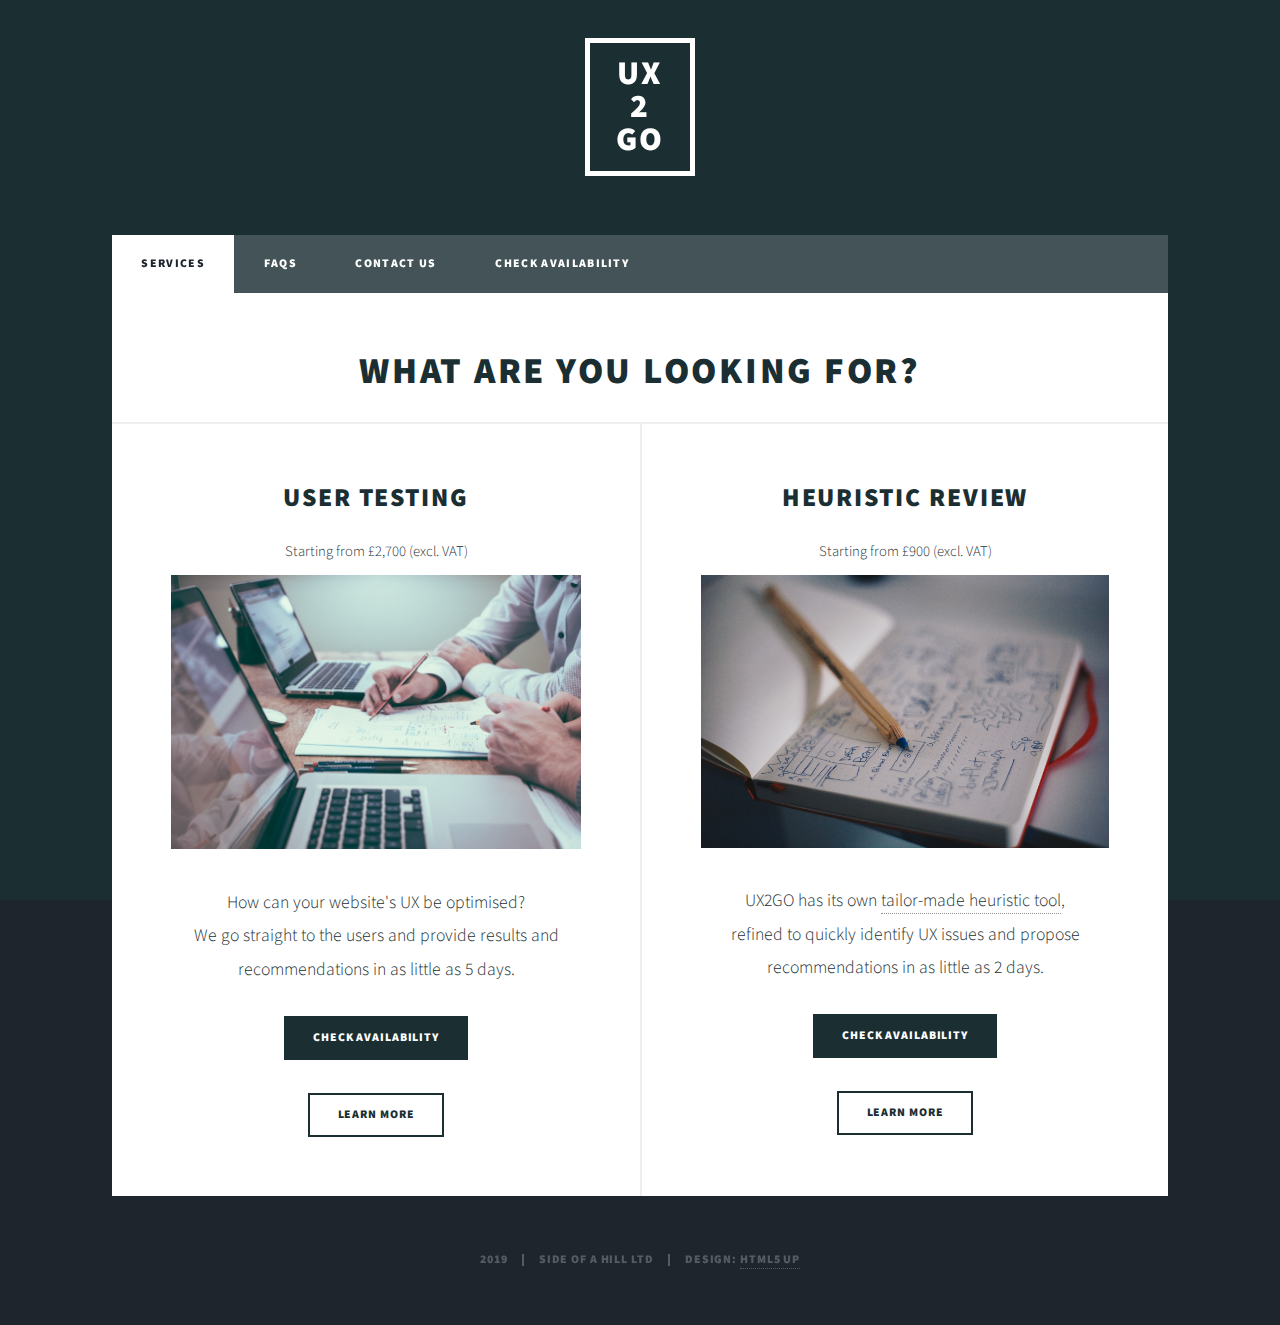
==== commit c757eac9: "dfdf" ====
--- a/index.html
+++ b/index.html
@@ -29,7 +29,10 @@
 				<!-- Header -->
 					<header id="header">
 						<a href="index.html" class="logo">UX<br>2<br>GO</a>
-					</header>
+			
+
+</header>
+
 
 
 
@@ -64,7 +67,7 @@
 									<a href="User-testing.html" class="image fit"><img src="images/ux-evaluations.jpeg" alt=""></a>
 									<p><center>How can your website's UX be optimised? <br>We go straight to the users and provide results and<br> recommendations in as little as 5 days.</center></p>
 									<ul class="actions special">
-										<p><center><a href="calendar.html" class="button primary">Start now</a><br><br><a href="User-testing.html" class="button">Learn more</a></center></p>
+										<p><center><a href="calendar.html" class="button primary">Check availability</a><br><br><a href="User-testing.html" class="button">Learn more</a></center></p>
 									</ul>
 								</article>
 								<article>
@@ -76,7 +79,7 @@
 									<a href="heuristic-review.html" class="image fit"><img src="images/hr.jpeg" alt=""></a>
 									<p><center>UX2GO has its own <a href="heuristic-review-tool.html">tailor-made heuristic tool</a>, <br>refined to quickly identify UX issues and propose recommendations in as little as 2 days.</center></p>
 									<ul class="actions special">
-										<p><center><a href="calendar.html" class="button primary">Start now</a><br><br><a href="heuristic-review.html" class="button">Learn more</a></center></p>
+										<p><center><a href="calendar.html" class="button primary">Check availability</a><br><br><a href="heuristic-review.html" class="button">Learn more</a></center></p>
 									</ul>
 								</article>
 								
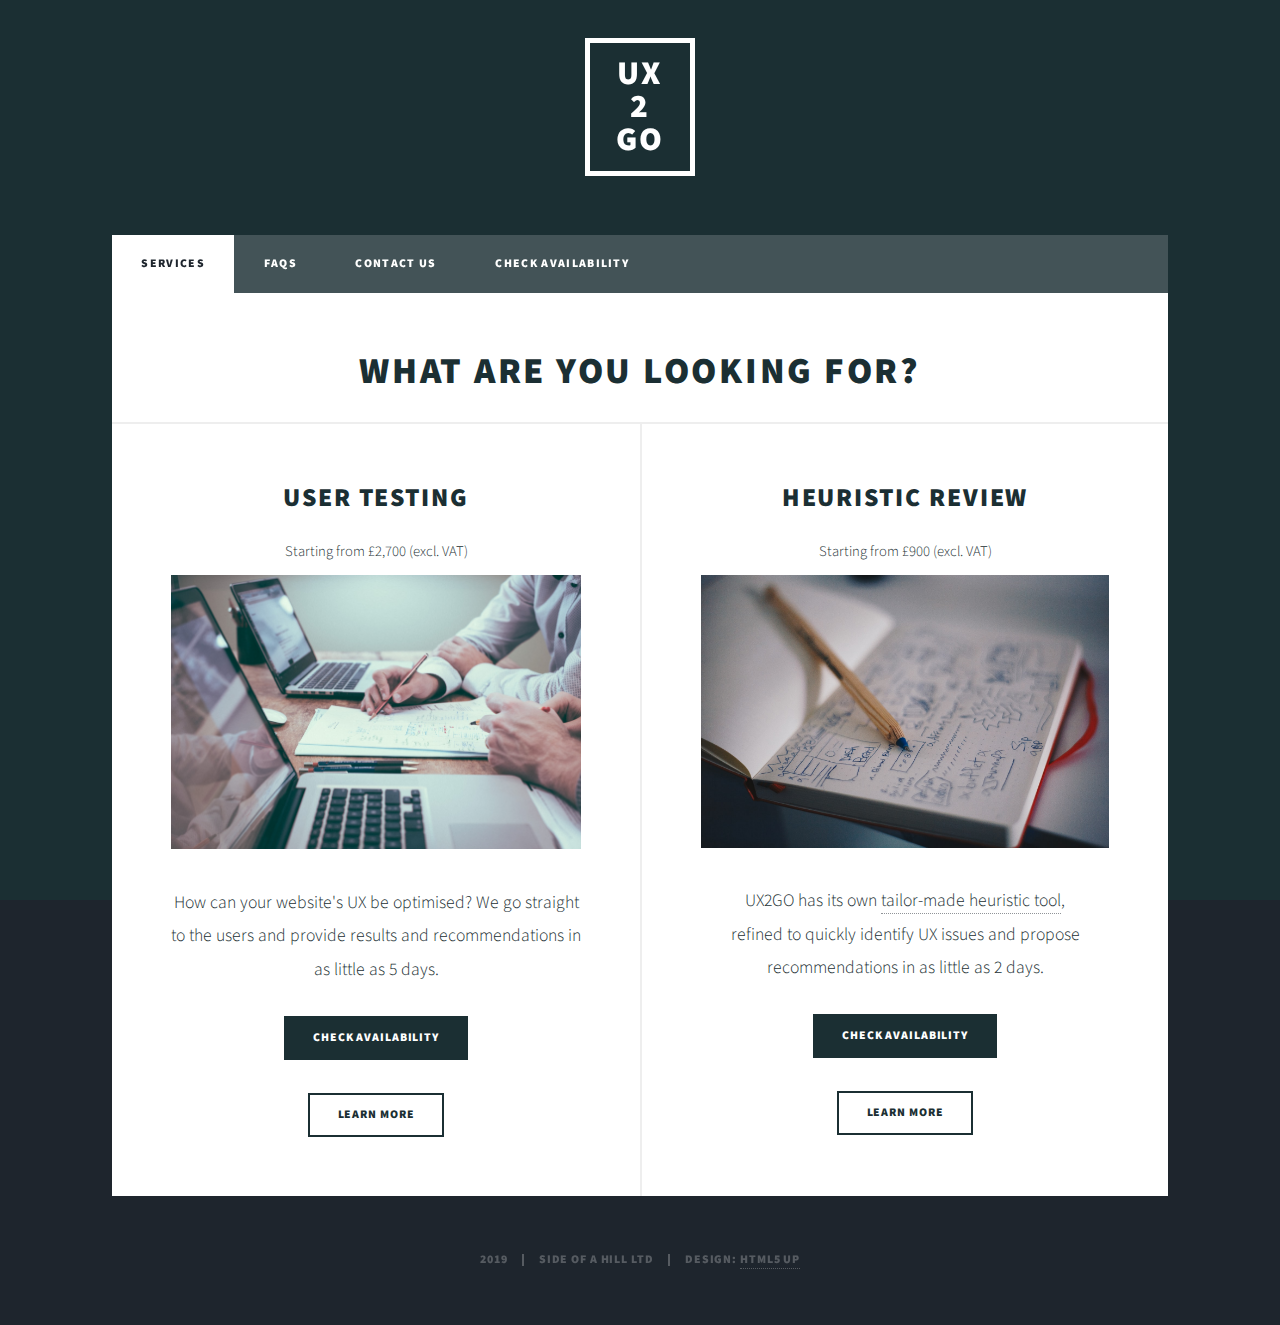
==== commit 8891d17e: "Update index.html" ====
--- a/index.html
+++ b/index.html
@@ -65,7 +65,7 @@
 <span class="date">Starting from £2,700 (excl. VAT)</span>
 									</header>
 									<a href="User-testing.html" class="image fit"><img src="images/ux-evaluations.jpeg" alt=""></a>
-									<p><center>How can your website's UX be optimised? <br>We go straight to the users and provide results and<br> recommendations in as little as 5 days.</center></p>
+									<p><center>How can your website's UX be optimised? We go straight to the users and provide results and recommendations in as little as 5 days.</center></p>
 									<ul class="actions special">
 										<p><center><a href="calendar.html" class="button primary">Check availability</a><br><br><a href="User-testing.html" class="button">Learn more</a></center></p>
 									</ul>
--- a/assets/css/main.css
+++ b/assets/css/main.css
@@ -225,7 +225,7 @@
 	}
 
 	sub {
-		font-size: 0.8rem;
+		font-size: 1rem;
 		position: relative;
 		top: 0.5rem;
 	}
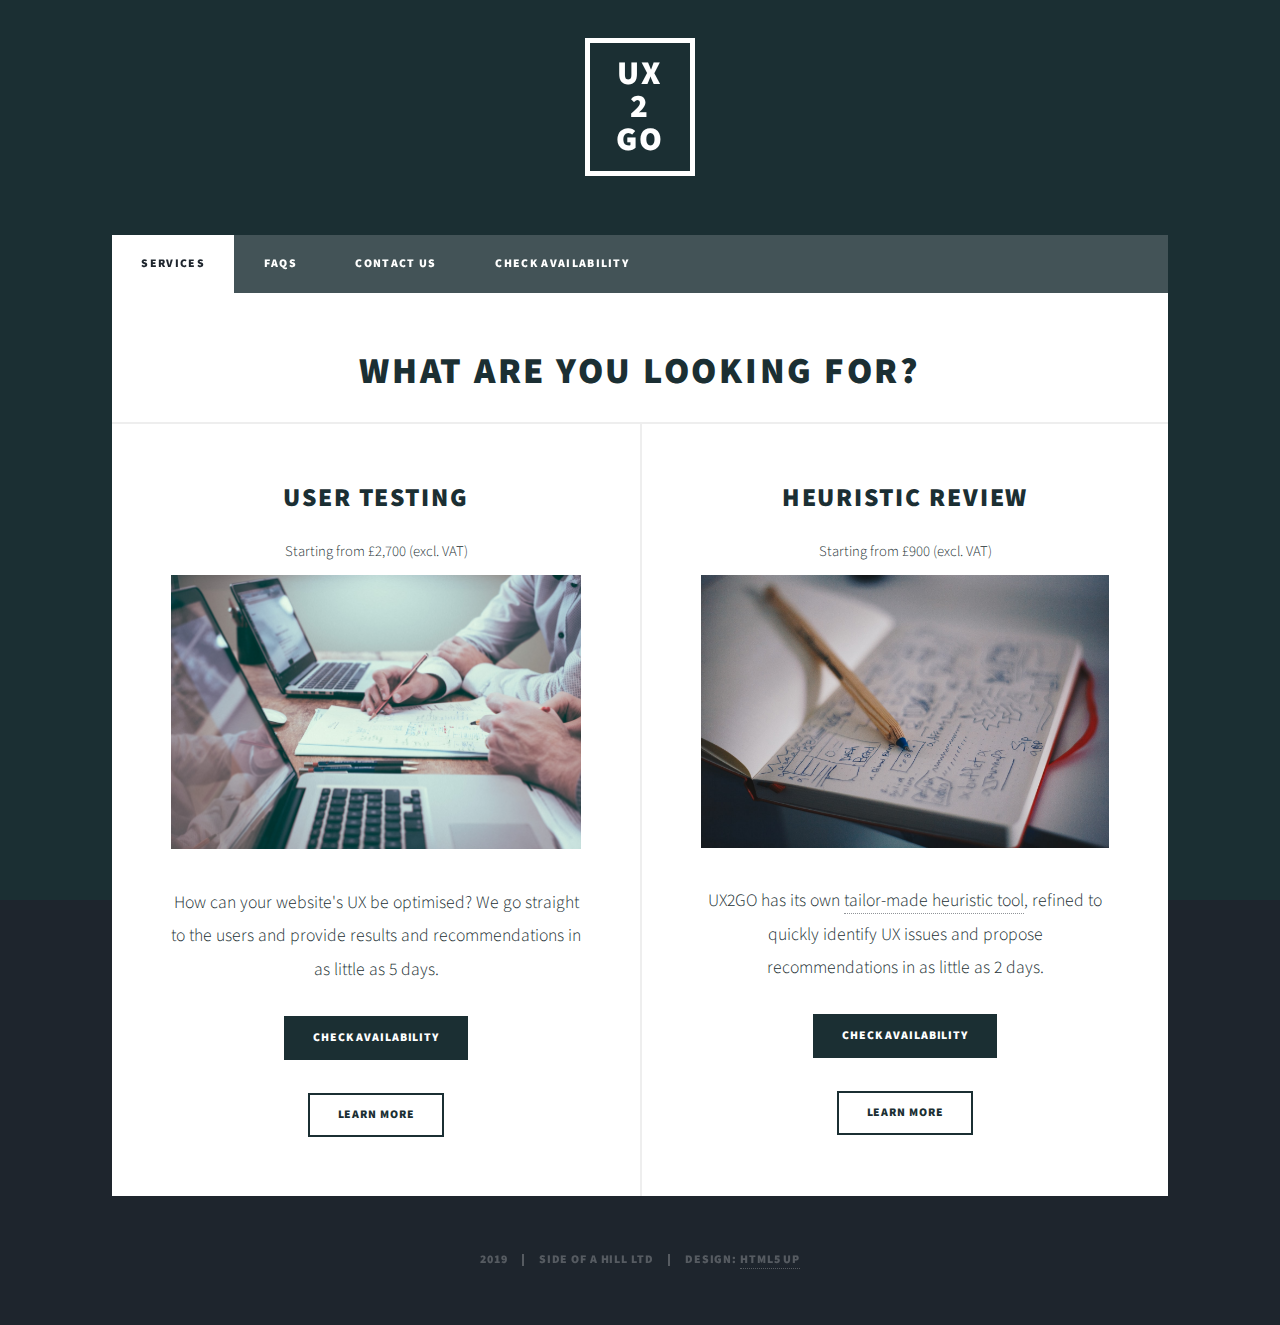
==== commit 48c14442: "Update index.html" ====
--- a/index.html
+++ b/index.html
@@ -77,7 +77,7 @@
 										</a></h2>
 									<span class="date">Starting from £900 (excl. VAT)</span></header>
 									<a href="heuristic-review.html" class="image fit"><img src="images/hr.jpeg" alt=""></a>
-									<p><center>UX2GO has its own <a href="heuristic-review-tool.html">tailor-made heuristic tool</a>, <br>refined to quickly identify UX issues and propose recommendations in as little as 2 days.</center></p>
+									<p><center>UX2GO has its own <a href="heuristic-review-tool.html">tailor-made heuristic tool</a>, refined to quickly identify UX issues and propose recommendations in as little as 2 days.</center></p>
 									<ul class="actions special">
 										<p><center><a href="calendar.html" class="button primary">Check availability</a><br><br><a href="heuristic-review.html" class="button">Learn more</a></center></p>
 									</ul>
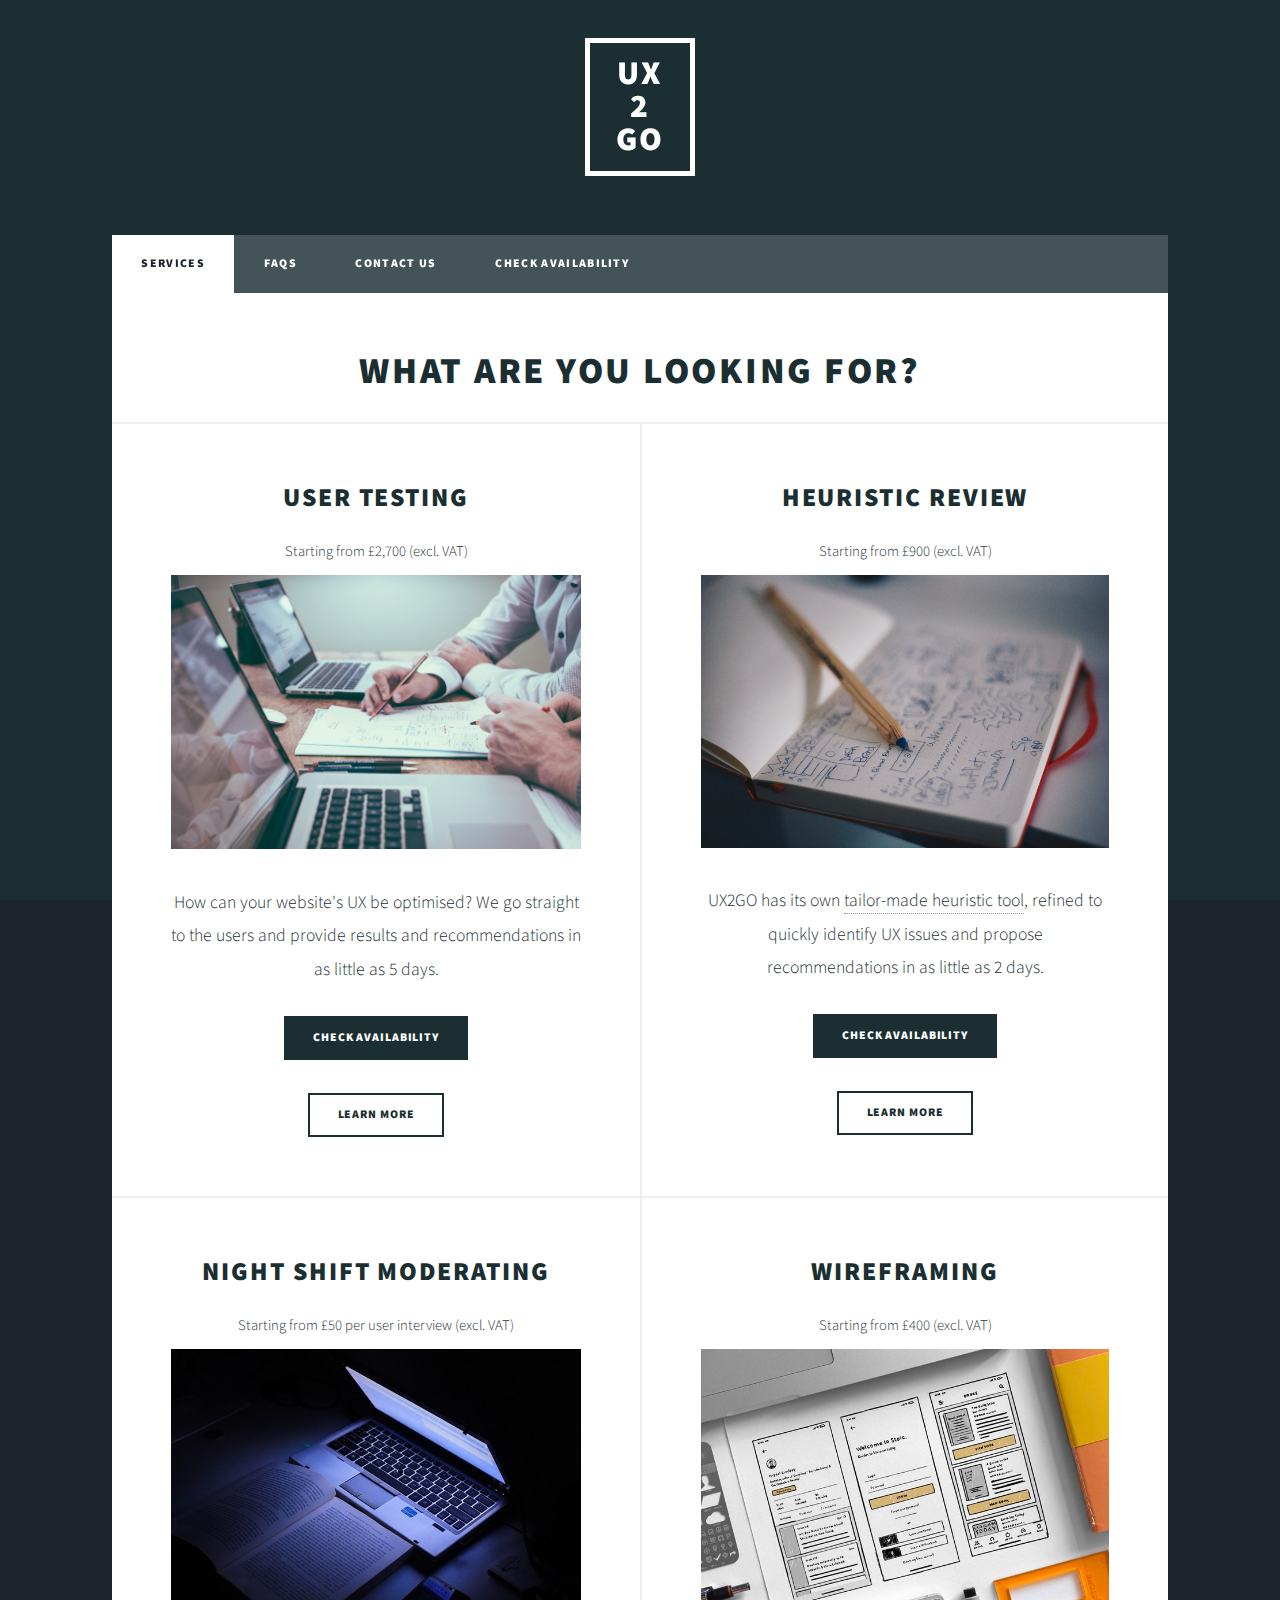
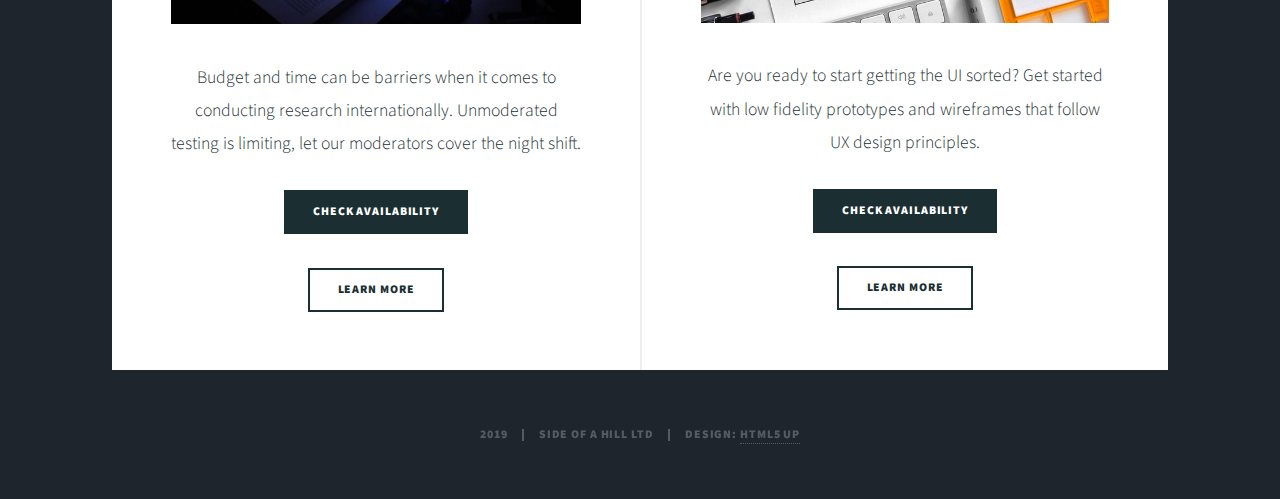
==== commit adda14f3: "dfd" ====
--- a/index.html
+++ b/index.html
@@ -12,7 +12,7 @@
 
 
 
-		<title>UX2GO | Made-to-order UX Research</title><link rel="icon" href="images/ux-2-go.jpg">
+		<title>UX2GO | Quick UX Research and user testing - London - UK - International</title><link rel="icon" href="images/ux-2-go.jpg">
 		<meta charset="utf-8">
 		<meta name="viewport" content="width=device-width, initial-scale=1, user-scalable=no">
 		<link rel="stylesheet" href="assets/css/main.css">
@@ -82,7 +82,33 @@
 										<p><center><a href="calendar.html" class="button primary">Check availability</a><br><br><a href="heuristic-review.html" class="button">Learn more</a></center></p>
 									</ul>
 								</article>
-								
+								<article>
+									<header>
+										
+										<h2><a href="User-testing.html">Night shift moderating
+										</a></h2>
+<span class="date">Starting from £50 per user interview (excl. VAT)</span>
+									</header>
+									<a href="User-testing.html" class="image fit"><img src="images/night.jpeg" alt=""></a>
+									<p><center>Budget and time can be barriers when it comes to conducting research internationally. Unmoderated testing is limiting, let our moderators cover the night shift.</center></p>
+									<ul class="actions special">
+										<p><center><a href="calendar.html" class="button primary">Check availability</a><br><br><a href="User-testing.html" class="button">Learn more</a></center></p>
+									</ul>
+								</article>
+
+<article>
+									<header>
+										
+										<h2><a href="User-testing.html">Wireframing
+										</a></h2>
+<span class="date">Starting from £400 (excl. VAT)</span>
+									</header>
+									<a href="User-testing.html" class="image fit"><img src="images/wireframe.jpeg" alt=""></a>
+									<p><center>Are you ready to start getting the UI sorted? Get started with low fidelity prototypes and wireframes that follow UX design principles.</center></p>
+									<ul class="actions special">
+										<p><center><a href="calendar.html" class="button primary">Check availability</a><br><br><a href="User-testing.html" class="button">Learn more</a></center></p>
+									</ul>
+								</article>
 							</section>
 
 						<!-- Footer -->
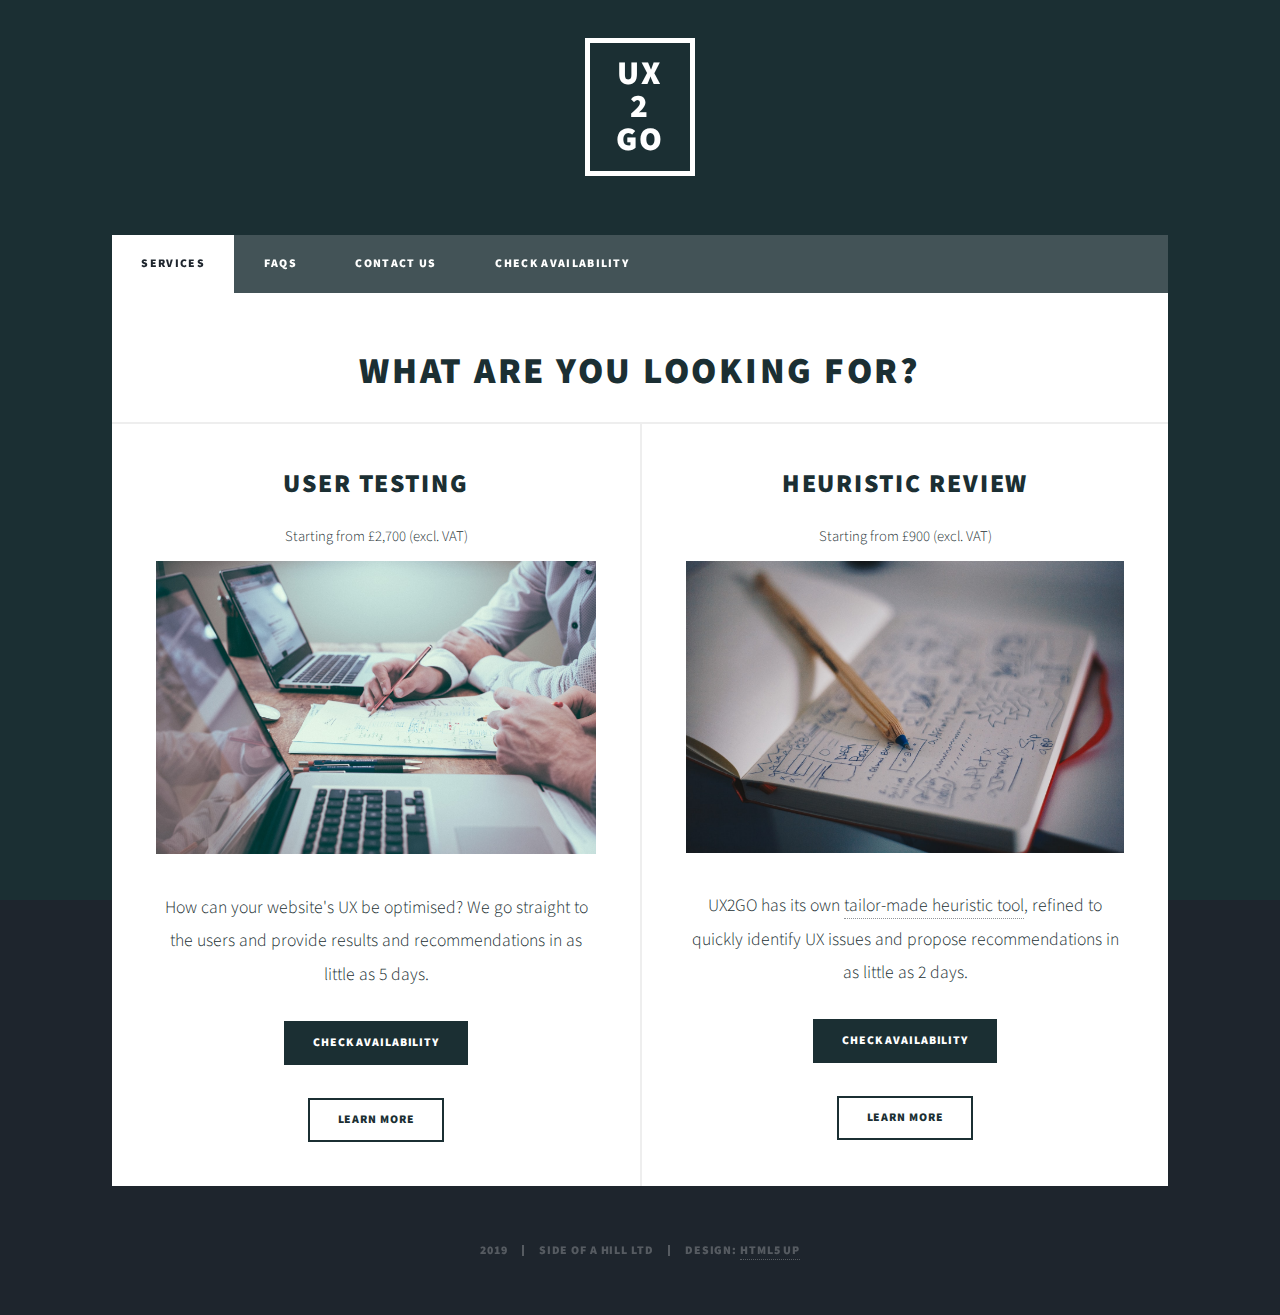
==== commit d6e37f39: "dff" ====
--- a/index.html
+++ b/index.html
@@ -82,34 +82,16 @@
 										<p><center><a href="calendar.html" class="button primary">Check availability</a><br><br><a href="heuristic-review.html" class="button">Learn more</a></center></p>
 									</ul>
 								</article>
-								<article>
-									<header>
-										
-										<h2><a href="User-testing.html">Night shift moderating
-										</a></h2>
-<span class="date">Starting from £50 per user interview (excl. VAT)</span>
-									</header>
-									<a href="User-testing.html" class="image fit"><img src="images/night.jpeg" alt=""></a>
-									<p><center>Budget and time can be barriers when it comes to conducting research internationally. Unmoderated testing is limiting, let our moderators cover the night shift.</center></p>
-									<ul class="actions special">
-										<p><center><a href="calendar.html" class="button primary">Check availability</a><br><br><a href="User-testing.html" class="button">Learn more</a></center></p>
-									</ul>
-								</article>
+								
 
-<article>
-									<header>
-										
-										<h2><a href="User-testing.html">Wireframing
-										</a></h2>
-<span class="date">Starting from £400 (excl. VAT)</span>
-									</header>
-									<a href="User-testing.html" class="image fit"><img src="images/wireframe.jpeg" alt=""></a>
-									<p><center>Are you ready to start getting the UI sorted? Get started with low fidelity prototypes and wireframes that follow UX design principles.</center></p>
-									<ul class="actions special">
-										<p><center><a href="calendar.html" class="button primary">Check availability</a><br><br><a href="User-testing.html" class="button">Learn more</a></center></p>
-									</ul>
-								</article>
+
+
+
+
 							</section>
+
+
+
 
 						<!-- Footer -->
 							
--- a/assets/css/main.css
+++ b/assets/css/main.css
@@ -3857,7 +3857,7 @@
 			}
 
 			#main > .posts > * {
-				padding: 4rem;
+				padding: 3rem;
 				width: 50%;
 			}
 
